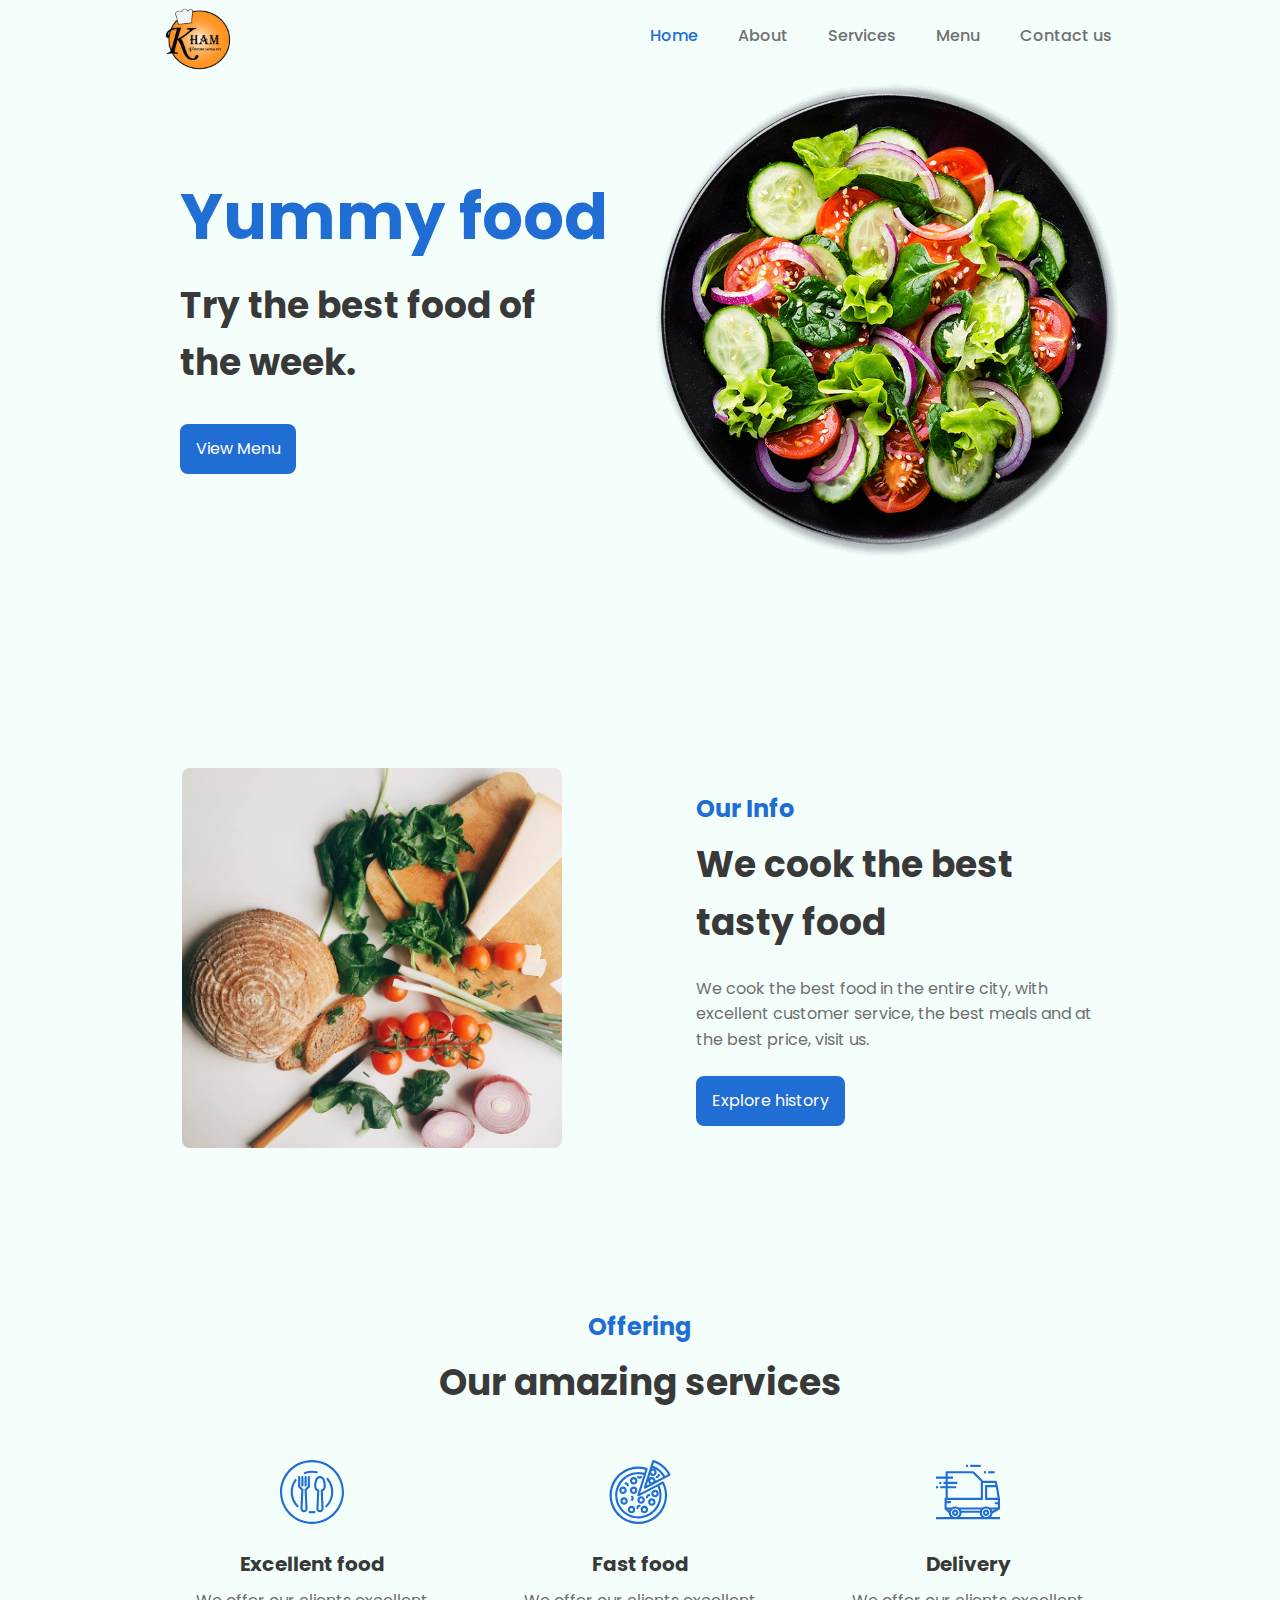
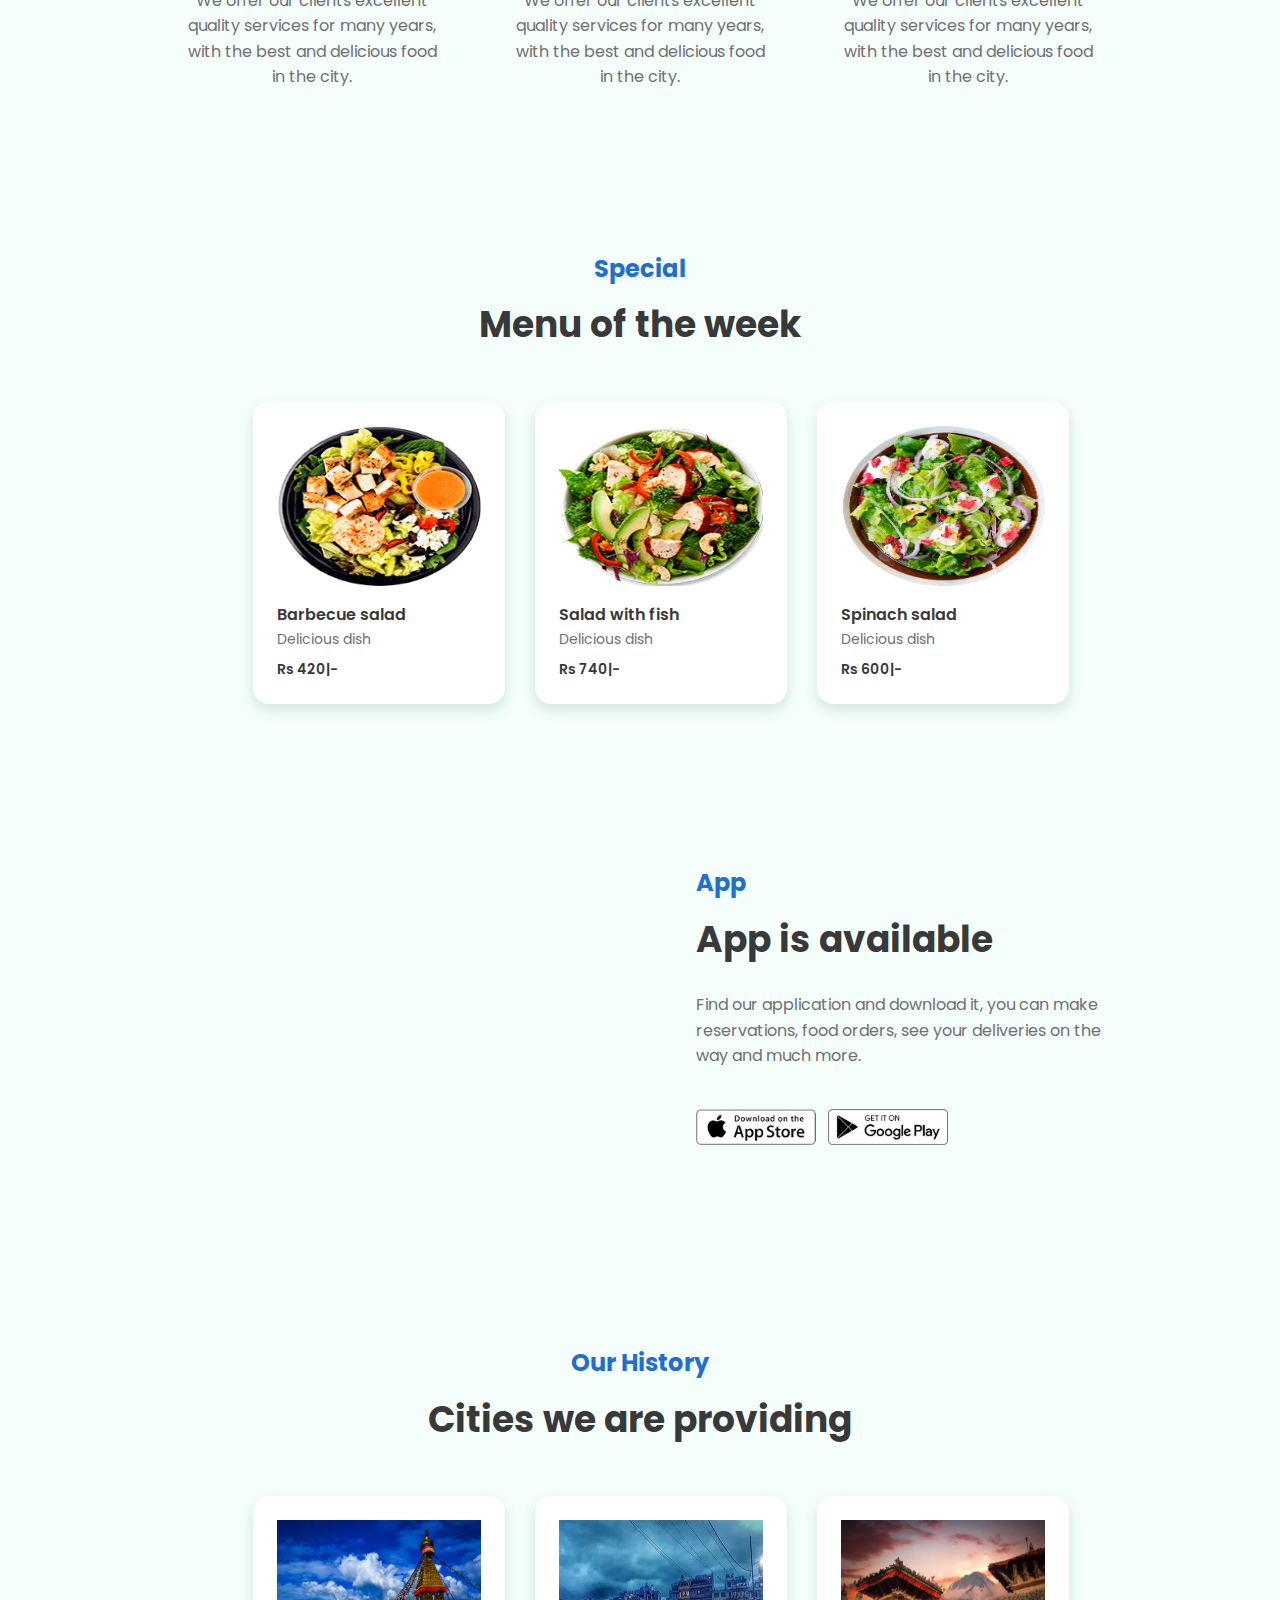
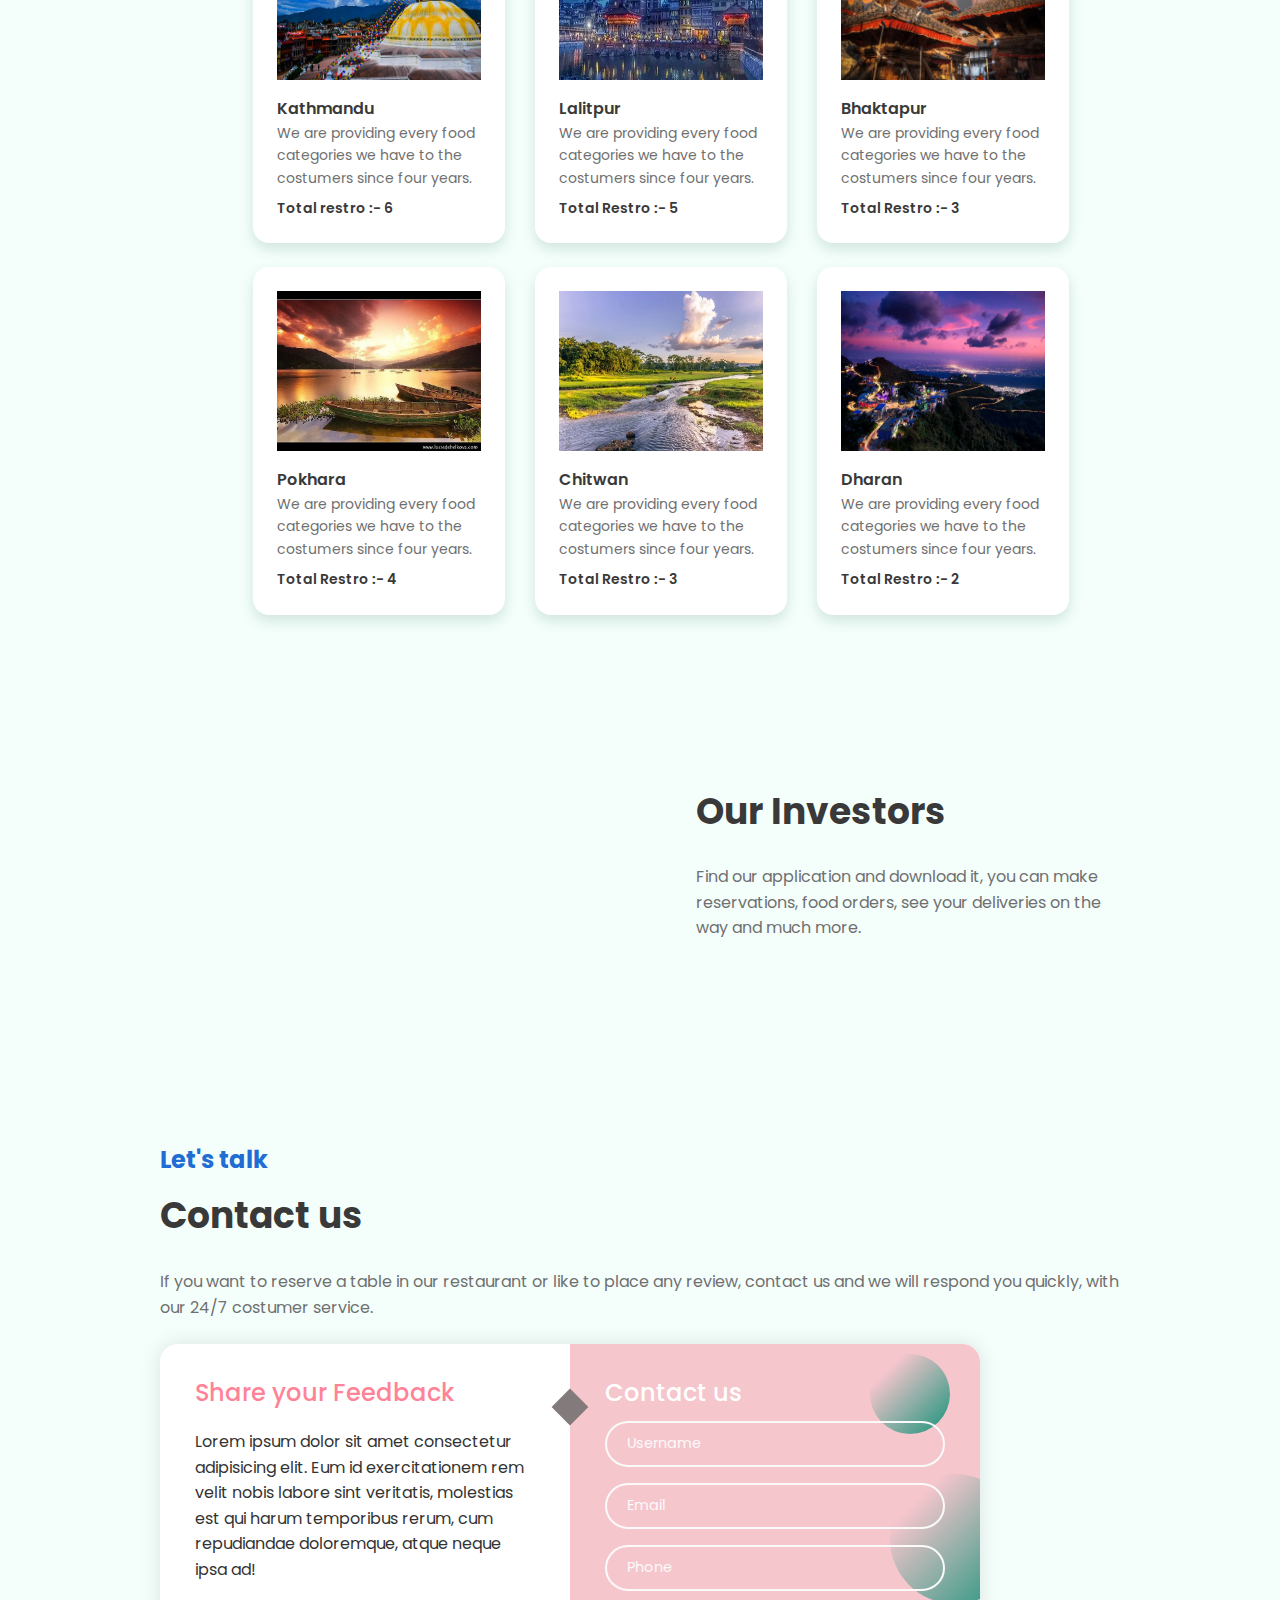
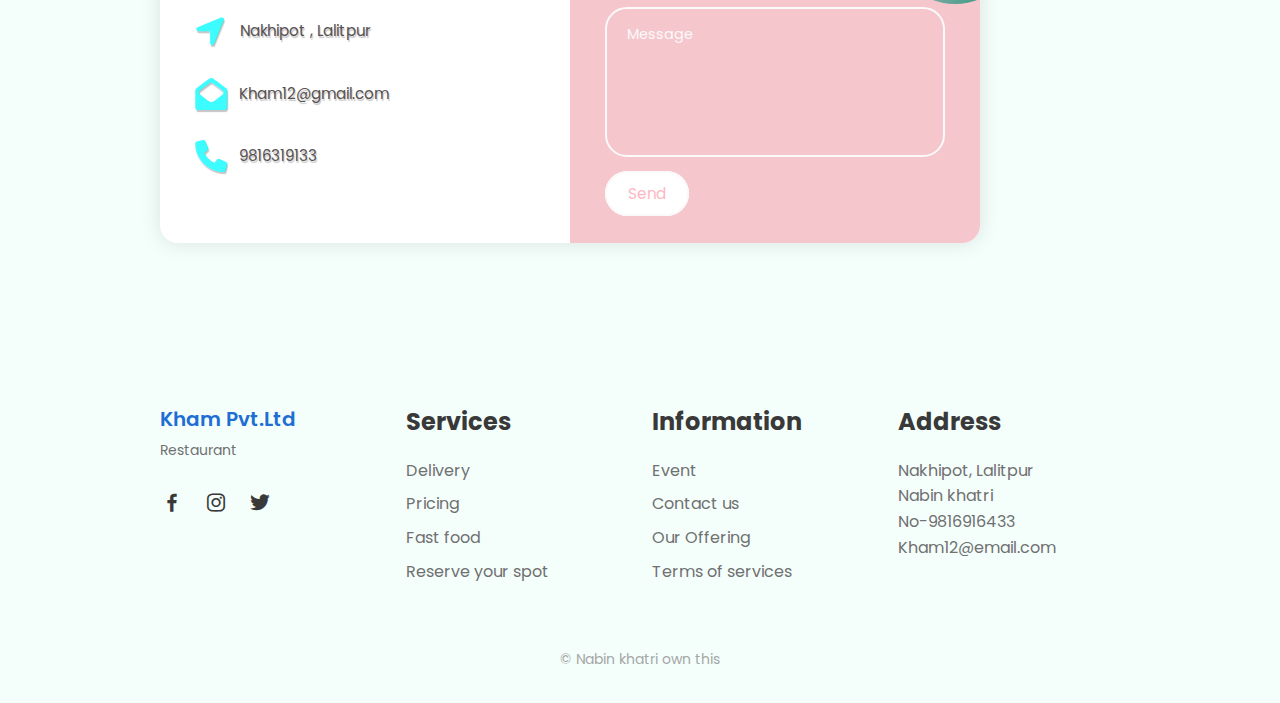
==== index.html @ 2200fd2d "new" ====
<!DOCTYPE html>
<html lang="en">
    <head>
        <meta charset="UTF-8">
        <meta name="viewport" content="width=device-width, initial-scale=1.0">

        <!--========== BOX ICONS ==========-->
        <link href='https://cdn.jsdelivr.net/npm/boxicons@2.0.5/css/boxicons.min.css' rel='stylesheet'>
        <link rel="stylesheet" href="https://cdnjs.cloudflare.com/ajax/libs/font-awesome/6.0.0/css/all.min.css" integrity="sha512-9usAa10IRO0HhonpyAIVpjrylPvoDwiPUiKdWk5t3PyolY1cOd4DSE0Ga+ri4AuTroPR5aQvXU9xC6qOPnzFeg==" crossorigin="anonymous" referrerpolicy="no-referrer" /> 
        <!--========== CSS ==========-->
        <link rel="stylesheet" href="assets/css/styles.css">
        
        <title>Kham</title>


        <script>
            function fun(){
                document.getElementById('name').value='';
                document.getElementById('email').value='';
                document.getElementById('phone').value='';
                document.getElementById('message').value='';
                }
        </script>
        <style>
            input[type=submit] {
                position: relative;
                float: right;
            }
        </style>
    </head>
    <body>

        <!--========== SCROLL TOP ==========-->
        <a href="#" class="scrolltop" id="scroll-top">
            <i class='bx bx-chevron-up scrolltop__icon'></i>
        </a>

        <!--========== HEADER ==========-->
        <header class="l-header" id="header">
            <nav class="nav bd-container">
                <img src="./assets/img/logo1.png" alt="" class="logo">

                <div class="nav__menu" id="nav-menu">
                    <ul class="nav__list">

                        <li class="nav__item"><a href="#home" class="nav__link active-link">Home</a></li>
                        <li class="nav__item"><a href="#about" class="nav__link">About</a></li>
                        <li class="nav__item"><a href="#services" class="nav__link">Services</a></li>
                        <li class="nav__item"><a href="#menu" class="nav__link">Menu</a></li>
                        <li class="nav__item"><a href="#contact" class="nav__link">Contact us</a></li>
                        <li class="nav__item"><a href="#history" class="nav__link"></a></li>

                        
                    </ul>
                </div>

                <div class="nav__toggle" id="nav-toggle">
                    <i class='bx bx-menu'></i>
                </div>
            </nav>
        </header>

        <main class="l-main">
            <!--========== HOME ==========-->
            <section class="home" id="home">
                <div class="home__container bd-container bd-grid">
                    <div class="home__data">
                        <h1 class="home__title">Yummy food</h1>
                        <h2 class="home__subtitle">Try the best food of <br> the week.</h2>
                        <a href="#menu" class="button">View Menu</a>
                    </div>
    
                    <img src="assets/img/home.png" alt="" class="home__img">
                </div>
            </section>
            
            <!--========== ABOUT ==========-->
            <section class="about section bd-container" id="about">
                <div class="about__container  bd-grid">
                    <div class="about__data">
                        <span class="section-subtitle about__initial"><h2>Our Info</h2></span>
                        <h2 class="section-title about__initial">We cook the best <br> tasty food</h2>
                        <p class="about__description">We cook the best food in the entire city, with excellent customer service, the best meals and at the best price, visit us.</p>
                        <a href="#history" class="button">Explore history</a>
                    </div>

                    <img src="assets/img/about.jpg" alt="" class="about__img">
                </div>
            </section>

            <!--========== SERVICES ==========-->
            <section class="services section bd-container" id="services">
                <span class="section-subtitle"><h2>Offering</h2></span>
                <h2 class="section-title">Our amazing services</h2>

                <div class="services__container  bd-grid">
                    <div class="services__content">
                        <svg class="services__img" xmlns="http://www.w3.org/2000/svg">
                            <path d="M45.3205 21.5702L44.6357 19.3163C43.7659 16.756 40.9852 15.3857 38.4249 
                            16.2556C36.9847 16.7449 35.8536 17.876 35.3643 19.3163L34.6795 21.5702C34.1032 
                            23.471 33.9823 25.4807 34.3264 27.4368C34.6403 29.0838 35.6859 30.4987 37.168 
                            31.2822L36.4011 48.4267C36.2984 49.3836 36.6088 50.339 37.2544 51.0528C38.6428 
                            52.5715 40.9996 52.6771 42.5183 51.2887C42.6004 51.2136 42.6791 51.135 42.7541 
                            51.0528C43.3853 50.3592 43.6952 49.4319 43.6075 48.4982L42.8363 31.28C44.3164 
                            30.4962 45.3603 29.0822 45.6736 27.4368C46.0177 25.4807 45.8968 23.471 45.3205 
                            21.5702ZM43.5723 27.0656C43.3413 28.2488 42.4981 29.2196 41.3589 29.6139C40.9265 
                            29.7764 40.648 30.1988 40.6688 30.6603L41.4795 48.6667C41.5168 49.0199 41.4003 
                            49.372 41.1595 49.6331C40.5172 50.269 39.4828 50.269 38.8405 49.6331C38.5877 
                            49.351 38.4729 48.9712 38.5269 48.5963L39.3312 30.6603C39.352 30.1988 39.0735 
                            29.7764 38.6411 29.6139C37.5019 29.2196 36.6587 28.2488 36.4277 27.0656C36.1424 
                            25.4416 36.2429 23.7732 36.7211 22.1952L37.4059 19.9403C37.9357 18.5076 39.5267 
                            17.7758 40.9595 18.3056C41.7169 18.5858 42.314 19.183 42.5941 19.9403L43.2789 
                            22.1952C43.7565 23.7734 43.8571 25.4416 43.5723 27.0656Z"/>
                            <path d="M28.8 16C28.2109 16 27.7333 16.4776 27.7333 17.0667V26.2251L24.8459 
                            29.1125C24.6323 29.3253 24.5187 29.6188 24.5333 29.92L25.4667 48.5867C25.4889 
                            48.9892 25.3428 49.3829 25.0635 49.6736C24.4796 50.2627 23.5287 50.2669 22.9395 
                            49.6829C22.9363 49.6799 22.9332 49.6767 22.9301 49.6736C22.6507 49.3829 22.5047 
                            48.9892 22.5269 48.5867L23.4667 29.92C23.4816 29.6189 23.3684 29.3256 23.1552 
                            29.1125L20.2667 26.2251V17.0667C20.2667 16.4776 19.7891 16 19.2 16C18.6109 
                            16 18.1333 16.4776 18.1333 17.0667V26.6667C18.1333 26.9496 18.2459 27.2208 
                            18.4459 27.4208L21.3109 30.2869L20.4011 48.4832C20.3043 50.4708 21.8371 
                            52.1607 23.8247 52.2575C25.8123 52.3543 27.5021 50.8215 27.5989 48.8339C27.6047 
                            48.7171 27.6047 48.6001 27.5989 48.4833L26.6891 30.2871L29.5541 27.4209C29.7541 
                            27.2209 29.8667 26.9497 29.8667 26.6668V17.0668C29.8667 16.4776 29.3891 16 28.8 16Z"/>
                            <path d="M22.4 16C21.8109 16 21.3333 16.4776 21.3333 17.0667V25.6C21.3333 26.1891 
                            21.8109 26.6667 22.4 26.6667C22.9891 26.6667 23.4667 26.1891 23.4667 25.6V17.0667C23.4667 
                            16.4776 22.9891 16 22.4 16Z"/>
                            <path d="M25.6 16C25.0109 16 24.5333 16.4776 24.5333 17.0667V25.6C24.5333 26.1891 
                            25.0109 26.6667 25.6 26.6667C26.1891 26.6667 26.6667 26.1891 26.6667 25.6V17.0667C26.6667 
                            16.4776 26.1891 16 25.6 16Z"/>
                            <path d="M32 0C14.3269 0 0 14.3269 0 32C0 49.6731 14.3269 64 32 64C49.6731 64 64 49.6731 
                            64 32C63.98 14.3352 49.6648 0.02 32 0ZM32 61.8667C15.5051 61.8667 2.13333 48.4949 
                            2.13333 32C2.13333 15.5051 15.5051 2.13333 32 2.13333C48.4949 2.13333 61.8667 
                            15.5051 61.8667 32C61.8479 48.4871 48.4871 61.8479 32 61.8667Z"/>
                            <path d="M35.4625 52.0229C35.4053 51.4367 34.8836 51.0077 34.2972 51.0649C34.2835 
                            51.0663 34.2697 51.0679 34.256 51.0697L34.2603 51.0687C32.7585 51.2431 31.2415 
                            51.2431 29.7397 51.0687C29.1544 51 28.6244 51.4188 28.5557 52.0041C28.4871 
                            52.5895 28.9059 53.1195 29.4912 53.1881C31.1567 53.3827 32.8391 53.3827 
                            34.5045 53.1881C35.0908 53.1311 35.5197 52.6093 35.4625 52.0229Z"/>
                            <path d="M48.32 18.2549C47.9414 17.8035 47.2686 17.7445 46.8173 18.1231C46.8158 
                            18.1243 46.8144 18.1257 46.8128 18.1269C46.3625 18.5066 46.3052 19.1794 46.6848 
                            19.6298C53.1161 27.2645 52.6241 38.5537 45.553 45.5999C45.1357 46.0158 45.1345 
                            46.6914 45.5504 47.1087C45.9662 47.5261 46.6418 47.5273 47.0592 47.1114C54.9174 
                            39.283 55.4654 26.7387 48.32 18.2549Z"/>
                            <path d="M24.851 14.0992C24.8505 14.0992 24.85 14.0991 24.8495 14.0991C24.8487 
                            14.0991 24.8478 14.0992 24.8469 14.0992H24.851Z"/>
                            <path d="M37.0315 11.263C32.8628 10.2639 28.4908 10.5324 24.4757 12.0342C23.9243 
                            12.2415 23.6455 12.8567 23.8528 13.408C24.0091 13.8236 24.4064 14.0987 24.8503 
                            14.0991C24.9779 14.0984 25.1043 14.0751 25.2235 14.0299C28.8392 12.6778 32.7763 
                            12.4363 36.5301 13.3366C37.1028 13.475 37.6792 13.1231 37.8176 12.5504C37.956 
                            11.9778 37.6041 11.4014 37.0315 11.263Z"/>
                            <path d="M18.3989 45.5466C14.8031 41.9569 12.7877 37.081 12.8 32C12.7895 
                            27.9405 14.0753 23.9837 16.4704 20.7061C16.8244 20.2352 16.7296 19.5665 
                            16.2587 19.2125C15.7877 18.8585 15.1191 18.9533 14.7651 19.4243C14.7588 
                            19.4327 14.7527 19.441 14.7467 19.4496C8.5796 27.928 9.48706 39.6308 
                            16.8875 47.057C17.3045 47.4744 17.9811 47.4746 18.3984 47.0576C18.8157 
                            46.6405 18.816 45.964 18.3989 45.5466Z"/>
                        </svg>
                        <h3 class="services__title">Excellent food</h3>
                        <p class="services__description">We offer our clients excellent quality services for many years, with the best and delicious food in the city.</p>
                    </div>

                    <div class="services__content">
                        <svg class="services__img" xmlns="http://www.w3.org/2000/svg">
                            <g clip-path="url(#clip0)">
                            <path d="M55.82 22.0395C55.5475 21.5164 54.9027 21.3132 54.3795 21.5855L54.3794 
                            21.5857L49.4885 24.1283H49.481L32.1524 33.1455L38.0258 14.5397C38.0258 14.5323 
                            38.0343 14.5269 38.0364 14.5184L39.6917 9.24302C39.8672 8.68077 39.5542 8.08249 
                            38.9922 7.90602C23.9044 3.04166 7.72977 11.3293 2.86527 26.4172C-1.99923 41.5051 
                            6.28852 57.6796 21.3763 62.5441C21.4918 62.5813 21.6074 62.6178 21.7234 62.6535C24.5311 
                            63.5434 27.4587 63.9975 30.4042 64.0002C42.9131 63.965 53.9649 55.8488 57.7422 
                            43.9239C60.0541 36.6656 59.3619 28.7836 55.82 22.0395ZM29.3406 34.962C29.164 
                            35.5247 29.4769 36.1241 30.0396 36.3008C30.3091 36.3854 30.601 36.3598 30.8517 
                            36.2296L49.4682 26.5439C49.5504 26.7222 49.638 26.8984 49.7149 27.0778C49.8216 
                            27.3362 49.9284 27.5957 50.0352 27.8584C50.173 28.2183 50.2969 28.5814 50.4133 
                            28.9466C50.5019 29.2243 50.5884 29.503 50.6653 29.7828C50.7625 30.1405 50.8457 
                            30.5015 50.9237 30.8635C50.9867 31.1539 51.0508 31.4433 51.101 31.7349C51.1629 
                            32.0969 51.2078 32.46 51.2505 32.8241C51.2857 33.1178 51.3242 33.4104 51.3466 
                            33.7051C51.3744 34.0778 51.3808 34.4526 51.3882 34.8253C51.3946 35.1126 51.4085 
                            35.3988 51.4021 35.686C51.3946 36.0822 51.3605 36.4784 51.3306 36.8746C51.3092 
                            37.1394 51.2996 37.4086 51.2697 37.6691C51.2163 38.1219 51.1341 38.5725 51.0561 
                            39.0232C51.0187 39.2304 50.9953 39.4386 50.9493 39.6447C50.8084 40.3036 50.6386 
                            40.9603 50.4325 41.6118C48.7654 46.9422 45.0355 51.3845 40.074 53.9491C39.6361 
                            54.1776 39.1865 54.3687 38.738 54.5642C28.0956 59.2052 15.7058 54.3402 11.0648 
                            43.6977C7.01535 34.4119 10.1643 23.5587 18.5549 17.8822C19.2289 17.4217 19.9288 
                            17.0002 20.6512 16.62C21.2172 16.3252 21.7949 16.0658 22.3769 15.8255C22.4784 
                            15.7828 22.5798 15.74 22.6823 15.6995C23.2519 15.4767 23.8243 15.2783 24.3995 
                            15.1047C24.4977 15.0748 24.5981 15.0502 24.6974 15.0224C25.2613 14.8633 25.8283 
                            14.7245 26.4007 14.6145C26.4456 14.6059 26.4904 14.5942 26.5363 14.5857C27.1344 
                            14.4789 27.7377 14.3956 28.3432 14.3368L28.6956 14.3048C29.2936 14.2578 29.8938 
                            14.2322 30.495 14.2375C30.5879 14.2375 30.6797 14.2439 30.7716 14.2461C31.3109 
                            14.2567 31.8512 14.2909 32.3905 14.3443C32.5144 14.3561 32.6372 14.3657 32.7611 
                            14.3796C33.3569 14.4507 33.9522 14.5461 34.5466 14.6657C34.6715 14.6914 34.7965 14.7234 34.9214 
                            14.7512C35.1681 14.8067 35.4137 14.8804 35.6604 14.9445L29.3406 34.962ZM55.6993 43.2777C51.2801 
                            57.2726 36.3525 65.0352 22.3577 60.616C15.642 58.4955 10.0427 53.7957 6.79003 47.5492C-0.00601205
                            34.5574 5.01667 18.5164 18.0083 11.7204C23.9533 8.61056 30.8553 7.86704 37.3263 9.6392L36.3097 
                            12.8824C36.0897 12.8236 35.8675 12.7895 35.6465 12.7382C35.3261 12.6613 34.9983 12.5887 34.6726 
                            12.5246C34.2743 12.4488 33.877 12.3879 33.4776 12.3335C33.1412 12.2865 32.8059 12.2406 32.4695 
                            12.2096C32.0733 12.1722 31.6793 12.1541 31.2842 12.137C30.9457 12.1231 30.6082 12.1071 30.2707 
                            12.1071C29.8724 12.1071 29.4762 12.1306 29.079 12.153C28.7458 12.1712 28.4148 12.1829 28.0837 
                            12.216C27.6779 12.2555 27.2743 12.3228 26.8717 12.3826C26.5513 12.4307 26.2309 12.4702 25.917 
                            12.5321C25.4984 12.6154 25.084 12.7254 24.6686 12.8311C24.3728 12.9069 24.0749 12.9699 23.7812 
                            13.0575C23.338 13.1899 22.9013 13.3533 22.4634 13.5135C22.205 13.6075 21.9434 13.6854 21.6881 
                            13.7901C21.1542 14.0037 20.6363 14.2557 20.1173 14.512C19.9667 14.5867 19.8108 14.6444 19.6613 
                            14.7256C19.0408 15.0459 18.446 15.4037 17.864 15.7742C7.77422 22.2215 4.26621 35.2991 9.77477 
                            45.9303C9.78332 45.9474 9.78972 45.9645 9.79827 45.9805C9.81963 46.0211 9.84632 46.0574 9.86661 
                            46.0979C12.6976 51.506 17.5617 55.5673 23.3882 57.3877C23.4202 57.3983 23.4523 57.4037 23.4833 
                            57.4133C24.1154 57.6098 24.7519 57.7732 25.3916 57.9141C25.6222 57.9654 25.854 58.0049 26.0857 
                            58.0497C26.5395 58.1352 26.9945 58.2099 27.4505 58.2633C27.7046 58.2954 27.9577 58.3263 28.2119 
                            58.3509C28.6871 58.3957 29.1623 58.4224 29.6375 58.4374C29.8511 58.4449 30.0646 58.4609 30.2697 
                            58.462C30.3081 58.462 30.3466 58.462 30.385 58.462C30.9681 58.462 31.5501 58.4321 32.1299 
                            58.3872C32.3061 58.3733 32.4813 58.3573 32.6564 58.3391C33.2843 58.2772 33.9101 58.196 34.5306 
                            58.0818C34.6373 58.0626 34.7441 58.0359 34.8509 58.0145C35.4148 57.9077 35.9743 57.7668 36.5307 
                            57.6119C36.677 57.5713 36.8233 57.534 36.9685 57.4902C37.5836 57.3065 38.1913 57.094 38.7936 
                            56.858C38.9281 56.8046 39.0605 56.7512 39.194 56.6935C39.8241 56.4319 40.4488 56.1521 41.0607 
                            55.8392C46.5215 53.0152 50.6262 48.1245 52.4604 42.2568C52.4924 42.1564 52.5106 42.0539 52.5405 
                            41.9535C52.7274 41.3352 52.8961 40.7158 53.0296 40.0911C53.0819 39.8455 53.1107 39.5988 53.1545 
                            39.3521C53.2421 38.8673 53.3318 38.3835 53.3884 37.8966C53.4204 37.6189 53.429 37.3413 53.4514 
                            37.0626C53.4866 36.6066 53.5251 36.1516 53.5336 35.6967C53.54 35.402 53.524 35.1083 53.5187 
                            34.8136C53.5101 34.3768 53.5027 33.9401 53.4685 33.5044C53.445 33.1979 53.4023 32.8935 53.367 
                            32.5881C53.3168 32.1684 53.2666 31.7509 53.1951 31.3344C53.1396 31.014 53.068 30.7044 52.9997 
                            30.3893C52.9121 29.991 52.8224 29.5938 52.7146 29.1986C52.6249 28.8783 52.5213 28.5515 
                            52.4177 28.229C52.297 27.8552 52.1721 27.4815 52.0322 27.1141C51.9051 26.7788 51.7652 
                            26.4467 51.6221 26.1156C51.5399 25.9266 51.4758 25.7333 51.3882 25.5454L54.4007 
                            23.9777C57.2654 30.0137 57.7296 36.9125 55.6993 43.2777Z"/>
                            <path d="M62.4099 14.2524C58.9465 7.45084 52.8892 2.33112 45.6056 0.0494396C45.0432 -0.127563 44.4439 
                            0.184527 44.2665 0.74677L42.5888 6.06592L35.8686 27.366C35.7386 27.7788 35.8706 28.2291 36.2029 
                            28.5065C36.5352 28.7839 37.002 28.8333 37.385 28.6315L57.0448 18.2729L61.9571 15.6833C62.4744 
                            15.4107 62.6762 14.7729 62.4099 14.2524ZM44.8965 10.6002C45.7812 10.6002 46.4984 11.3174 46.4984 
                            12.202C46.4984 13.0866 45.7812 13.8038 44.8965 13.8038C44.0119 13.8038 43.2947 13.0866 43.2947 
                            12.202C43.2947 11.3174 44.0119 10.6002 44.8965 10.6002ZM38.6878 25.5314L40.1167 21.0003C40.1946 
                            22.1759 40.8244 23.2453 41.8146 23.8836L38.6878 25.5314ZM43.8287 22.3469C42.944 22.3469 42.2268 
                            21.6297 42.2268 20.7451C42.2268 19.8605 42.944 19.1433 43.8287 19.1433C44.7133 19.1433 45.4305 
                            19.8605 45.4305 20.7451C45.4305 21.6299 44.7133 22.3469 43.8287 22.3469ZM47.5673 20.8583C47.5673 
                            20.8188 47.5791 20.7825 47.5791 20.743C47.5884 18.6876 45.9297 17.0139 43.8744 17.0046C42.7351 16.9994 
                            41.6562 17.5164 40.9464 18.4075L42.1136 14.672C43.4742 16.2298 45.84 16.3897 47.3979 15.0292C48.9557 
                            13.6686 49.1156 11.3028 47.7551 9.74493C46.8342 8.69052 45.4021 8.23774 44.0424 8.57119L44.2944 
                            7.77561C44.4759 7.84289 44.6607 7.90482 44.8401 7.97744C45.0857 8.07675 45.3302 8.17714 45.5705 
                            8.28499C45.9379 8.44945 46.2967 8.62778 46.6523 8.81253C46.8744 8.92786 47.0997 9.03999 47.3176 
                            9.16386C47.6956 9.37744 48.0651 9.61024 48.425 9.84731C48.6022 9.96264 48.7849 10.0694 48.9589 
                            10.1912C49.4722 10.5472 49.9706 10.9269 50.454 11.3306L50.4945 11.3616C50.9858 11.777 51.4556 12.2159 
                            51.9052 12.6804C52.0494 12.8278 52.1829 12.988 52.3238 13.1396C52.6218 13.46 52.9154 13.79 53.1942 
                            14.1327C53.3501 14.325 53.4964 14.5257 53.6459 14.7244C53.8904 15.0447 54.1286 15.3758 54.355 15.7143C54.5002 
                            15.9279 54.6401 16.1553 54.7821 16.3796C54.8889 16.5494 54.9818 16.7266 55.0822 16.8996L47.5673 20.8583ZM56.9829 
                            15.8937C56.8654 15.6876 56.7287 15.4964 56.6049 15.2946C56.45 15.0415 56.2941 14.7884 56.1297 14.5471C55.883 
                            14.1765 55.6213 13.8188 55.3544 13.4653C55.1867 13.2421 55.0233 13.0147 54.8471 12.799C54.5428 12.4231 54.2203 
                            12.0664 53.8946 11.7118C53.7355 11.5399 53.5859 11.3594 53.4215 11.1918C52.9271 10.6877 52.4145 10.204 51.8763 
                            9.748L51.8602 9.73305C51.3167 9.27386 50.7486 8.8435 50.1634 8.43663C49.9722 8.30421 49.7704 8.18781 49.576 
                            8.06074C49.1724 7.79697 48.7655 7.53854 48.3448 7.3004C48.1034 7.16478 47.8546 7.04304 47.6079 6.91489C47.2139 
                            6.71093 46.8177 6.51337 46.4108 6.33076C46.1428 6.21222 45.8715 6.10223 45.5981 5.9933C45.3771 5.90467 45.1646 
                            5.80108 44.9403 5.71886L45.9783 2.42229C51.9362 4.55766 56.9208 8.77582 60.0125 14.2983L56.9829 15.8937Z"/>
                            <path d="M25.6746 17.0076C23.6103 17.0076 21.937 18.6809 21.937 20.7452C21.937 22.8094 23.6103 24.4828 25.6746 
                            24.4828C27.7388 24.4828 29.4122 22.8094 29.4122 20.7452C29.4122 18.6809 27.7388 17.0076 25.6746 17.0076ZM25.6746 
                            22.347C24.7899 22.347 24.0727 21.6298 24.0727 20.7452C24.0727 19.8606 24.7899 19.1433 25.6746 19.1433C26.5592 
                            19.1433 27.2764 19.8606 27.2764 20.7452C27.2764 21.6299 26.5592 22.347 25.6746 22.347Z"/>
                            <path d="M14.9957 26.6185C12.9315 26.6185 11.2581 28.2919 11.2581 30.3561C11.2581 32.4204 12.9315 34.0938 14.9957 
                            34.0938C17.0599 34.0938 18.7333 32.4204 18.7333 30.3561C18.7333 28.2919 17.0599 26.6185 14.9957 26.6185ZM14.9957 
                            31.958C14.1111 31.958 13.3938 31.2408 13.3938 30.3561C13.3938 29.4715 14.1111 28.7543 14.9957 28.7543C15.8803 
                            28.7543 16.5975 29.4715 16.5975 30.3561C16.5975 31.2409 15.8803 31.958 14.9957 31.958Z"/>
                            <path d="M25.6746 26.6185C23.6103 26.6185 21.937 28.2919 21.937 30.3561C21.937 32.4204 23.6103 34.0938 
                            25.6746 34.0938C27.7388 34.0938 29.4122 32.4204 29.4122 30.3561C29.4122 28.2919 27.7388 26.6185 25.6746 
                            26.6185ZM25.6746 31.958C24.7899 31.958 24.0727 31.2408 24.0727 30.3561C24.0727 29.4715 24.7899 28.7543 
                            25.6746 28.7543C26.5592 28.7543 27.2764 29.4715 27.2764 30.3561C27.2764 31.2409 26.5592 31.958 25.6746 31.958Z"/>
                            <path d="M36.3534 45.8406C34.2892 45.8406 32.6158 47.514 32.6158 49.5782C32.6158 51.6424 34.2892 53.3158 
                            36.3534 53.3158C38.4177 53.3158 40.0911 51.6424 40.0911 49.5782C40.0911 47.514 38.4177 45.8406 36.3534 
                            45.8406ZM36.3534 51.18C35.4688 51.18 34.7516 50.4628 34.7516 49.5782C34.7516 48.6936 35.4688 47.9764 
                            36.3534 47.9764C37.2381 47.9764 37.9553 48.6936 37.9553 49.5782C37.9553 50.4629 37.2381 51.18 36.3534 51.18Z"/>
                            <path d="M43.8287 38.3654C41.7644 38.3654 40.091 40.0387 40.091 42.103C40.091 44.1672 41.7644 45.8406 43.8287 
                            45.8406C45.8929 45.8406 47.5663 44.1672 47.5663 42.103C47.5663 40.0387 45.8929 38.3654 43.8287 38.3654ZM43.8287 
                            43.7048C42.944 43.7048 42.2268 42.9876 42.2268 42.103C42.2268 41.2184 42.944 40.5011 43.8287 40.5011C44.7133 
                            40.5011 45.4305 41.2184 45.4305 42.103C45.4305 42.9877 44.7133 43.7048 43.8287 43.7048Z"/>
                            <path d="M47.0323 29.8223C44.9681 29.8223 43.2947 31.4956 43.2947 33.5599C43.2947 35.6241 44.9681 37.2975 47.0323 
                            37.2975C49.0966 37.2975 50.7699 35.6241 50.7699 33.5599C50.7699 31.4956 49.0966 29.8223 47.0323 29.8223ZM47.0323 
                            35.1617C46.1477 35.1617 45.4305 34.4445 45.4305 33.5599C45.4305 32.6753 46.1477 31.958 47.0323 31.958C47.9169 
                            31.958 48.6342 32.6753 48.6342 33.5599C48.6342 34.4446 47.9169 35.1617 47.0323 35.1617Z"/>
                            <path d="M16.0636 37.2975C13.9993 37.2975 12.326 38.9709 12.326 41.0351C12.326 43.0993 13.9993 44.7727 16.0636 
                            44.7727C18.1278 44.7727 19.8012 43.0993 19.8012 41.0351C19.8012 38.9709 18.1278 37.2975 16.0636 37.2975ZM16.0636 
                            42.6369C15.179 42.6369 14.4617 41.9197 14.4617 41.0351C14.4617 40.1505 15.179 39.4333 16.0636 39.4333C16.9482 
                            39.4333 17.6654 40.1505 17.6654 41.0351C17.6654 41.9198 16.9482 42.6369 16.0636 42.6369Z"/>
                            <path d="M33.1498 36.2296C31.0856 36.2296 29.4122 37.903 29.4122 39.9672C29.4122 42.0314 31.0856 43.7048 33.1498 
                            43.7048C35.214 43.7048 36.8874 42.0314 36.8874 39.9672C36.8874 37.903 35.214 36.2296 33.1498 36.2296ZM33.1498 
                            41.5691C32.2652 41.5691 31.5479 40.8518 31.5479 39.9672C31.5479 39.0826 32.2652 38.3654 33.1498 38.3654C34.0344 
                            38.3654 34.7516 39.0826 34.7516 39.9672C34.7516 40.852 34.0344 41.5691 33.1498 41.5691Z"/>
                            <path d="M23.5388 45.8406C21.4746 45.8406 19.8012 47.514 19.8012 49.5782C19.8012 51.6424 21.4746 53.3158 23.5388 
                            53.3158C25.603 53.3158 27.2764 51.6424 27.2764 49.5782C27.2764 47.514 25.603 45.8406 23.5388 45.8406ZM23.5388 
                            51.18C22.6542 51.18 21.937 50.4628 21.937 49.5782C21.937 48.6936 22.6542 47.9764 23.5388 47.9764C24.4234 
                            47.9764 25.1406 48.6936 25.1406 49.5782C25.1406 50.4629 24.4234 51.18 23.5388 51.18Z"/>
                            <path d="M17.6654 22.347C17.0757 22.347 16.5975 22.8252 16.5975 23.4149C16.5975 24.0047 17.0757 24.4828 17.6654 
                            24.4828C18.2551 24.4828 18.7333 24.961 18.7333 25.5507C18.7333 26.1405 19.2114 26.6186 19.8012 26.6186C20.3909 
                            26.6186 20.8691 26.1405 20.8691 25.5507C20.8691 23.7815 19.4348 22.347 17.6654 22.347Z"/>
                            <path d="M31.5479 44.7727C29.7786 44.7727 28.3443 46.207 28.3443 47.9764C28.3443 48.5661 28.8224 49.0443 29.4122 
                            49.0443C30.0019 49.0443 30.4801 48.5661 30.4801 47.9764C30.4801 47.3866 30.9582 46.9085 31.5479 46.9085C32.1377 
                            46.9085 32.6158 46.4303 32.6158 45.8406C32.6158 45.2509 32.1377 44.7727 31.5479 44.7727Z"/>
                            <path d="M33.8135 16.252C33.3962 15.835 32.72 15.8353 32.303 16.2526C31.8806 16.6564 31.2153 16.6564 30.793 
                            16.2526C30.3759 15.8353 29.6997 15.835 29.2824 16.252C28.8651 16.6691 28.8649 17.3453 29.2819 17.7626C30.5327 
                            19.0141 32.561 19.0147 33.8126 17.764C33.8131 17.7635 33.8135 17.7631 33.814 17.7626C34.231 17.3453 34.2308 
                            16.6691 33.8135 16.252Z"/>
                            <path d="M41.1589 34.0938C39.3896 34.0938 37.9553 35.528 37.9553 37.2974C37.9553 37.8871 38.4334 38.3653 39.0232 
                            38.3653C39.6129 38.3653 40.0911 37.8871 40.0911 37.2974C40.0911 36.7077 40.5692 36.2295 41.1589 36.2295C41.7487 
                            36.2295 42.2268 35.7514 42.2268 35.1616C42.2268 34.5719 41.7487 34.0938 41.1589 34.0938Z"/>
                            <path d="M24.8292 36.0997C24.8287 36.0992 24.8283 36.0988 24.8277 36.0982C24.4105 35.6812 23.7342 35.6815 23.3172 
                            36.0988C22.9002 36.516 22.9005 37.1923 23.3177 37.6093C23.7346 38.0263 23.7346 38.7023 23.3177 39.1193C22.9002 
                            39.5358 22.8993 40.212 23.3159 40.6295C23.3161 40.6298 23.3164 40.6301 23.3167 40.6303C23.7334 41.0476 24.4097 
                            41.048 24.8269 40.6311C24.8272 40.6309 24.8275 40.6306 24.8277 40.6303C26.0793 39.3797 26.0798 37.3513 24.8292 
                            36.0997Z"/>
                            <path d="M50.7699 13.804C50.1802 13.804 49.702 14.2821 49.702 14.8718C49.702 15.4616 49.2239 15.9397 48.6342 
                            15.9397C48.0444 15.9397 47.5663 16.4179 47.5663 17.0076C47.5663 17.5974 48.0444 18.0755 48.6342 18.0755C50.4035 
                            18.0755 51.8378 16.6412 51.8378 14.8718C51.8378 14.2821 51.3597 13.804 50.7699 13.804Z"/>
                            </g>
                            <defs>
                            <clipPath id="clip0">
                            <rect width="64" height="64" fill="white"/>
                            </clipPath>
                            </defs>
                        </svg>
                        <h3 class="services__title">Fast food</h3>
                        <p class="services__description">We offer our clients excellent quality services for many years, with the best and delicious food in the city.</p>
                    </div>

                    <div class="services__content">
                        <svg class="services__img" xmlns="http://www.w3.org/2000/svg">
                            <g clip-path="url(#clip0)">
                            <path d="M19.1978 49.6016C17.4308 49.6016 15.9981 51.0342 15.9981 52.8012C15.9981 54.5682 17.4308 
                            56.0008 19.1978 56.0008C20.9648 56.0008 22.3974 54.5682 22.3974 52.8012C22.3974 51.0342 20.9648 
                            49.6016 19.1978 49.6016ZM19.1978 53.8677C18.6088 53.8677 18.1312 53.3902 18.1312 52.8012C18.1312 
                            52.2122 18.6088 51.7347 19.1978 51.7347C19.7868 51.7347 20.2643 52.2122 20.2643 52.8012C20.2643 
                            53.3902 19.7868 53.8677 19.1978 53.8677Z"/>
                            <path d="M50.1275 49.6016C48.3605 49.6016 46.9279 51.0342 46.9279 52.8012C46.9279 54.5682 48.3605 
                            56.0008 50.1275 56.0008C51.8945 56.0008 53.3271 54.5682 53.3271 52.8012C53.3271 51.0342 51.8945 
                            49.6016 50.1275 49.6016ZM50.1275 53.8677C49.5385 53.8677 49.0609 53.3902 49.0609 52.8012C49.0609 
                            52.2122 49.5385 51.7347 50.1275 51.7347C50.7165 51.7347 51.194 52.2122 51.194 52.8012C51.194 
                            53.3902 50.7165 53.8677 50.1275 53.8677Z"/>
                            <path d="M3.19962 21.8715H5.3327V24.0045H3.19962V21.8715Z"/>
                            <path d="M0 26.1377H2.13308V28.2708H0V26.1377Z"/>
                            <path d="M52.2606 11.2061H58.6598V13.3391H52.2606V11.2061Z"/>
                            <path d="M47.9944 11.2061H50.1275V13.3391H47.9944V11.2061Z"/>
                            <path d="M34.1294 4.80676H44.7948V6.93985H34.1294V4.80676Z"/>
                            <path d="M29.8632 4.80676H31.9963V6.93985H29.8632V4.80676Z"/>
                            <path d="M63.9925 59.2005V57.0674H54.8842C55.7935 56.0607 56.3575 54.7906 56.495 53.4412L63.4593 
                            49.461C63.5087 49.4266 63.5556 49.3886 63.5988 49.3469C63.6363 49.3214 63.6723 49.2928 63.7056 
                            49.2626C63.7858 49.1777 63.8514 49.0798 63.8998 48.9735C63.905 48.9636 63.9123 48.9574 63.917 
                            48.948C63.9655 48.8272 63.9915 48.6986 63.9936 48.5684C63.9936 48.5564 63.9998 48.547 63.9998 
                            48.535V38.9362C63.9951 38.9049 63.9889 38.8742 63.9806 38.8435C63.9821 38.8159 63.9821 38.7877 
                            63.9806 38.7601L61.8475 25.9616C61.8428 25.946 61.8371 25.9299 61.8308 25.9148C61.8308 25.9033 
                            61.8308 25.8903 61.8308 25.8788L60.7643 21.6127C60.645 21.1367 60.2169 20.8034 59.7264 20.8049H46.7893C46.6446 
                            20.2852 46.3696 19.8103 45.9905 19.4259L38.708 12.1435C38.1096 11.5414 37.2951 11.204 36.4457 
                            11.2061H10.6654C10.0764 11.2061 9.59888 11.6836 9.59888 12.2726V16.5388H0V18.6719H9.59888V21.8715H7.4658V24.0046H9.59888V26.1377H4.26617V28.2707H9.59888V37.8696C9.00989 
                            37.8696 8.53234 38.3472 8.53234 38.9362V48.535C8.53234 48.5574 8.54432 48.5767 8.54536 48.6001C8.55161 
                            48.6965 8.57088 48.7918 8.60264 48.8829C8.61254 48.9168 8.62451 48.9501 8.63805 48.9829C8.68805 49.0949 
                            8.75679 49.1969 8.84168 49.285L12.8178 53.2611C12.9198 54.6749 13.4911 56.0149 14.441 57.0674H0V59.2005H63.9925ZM44.1016 50.6681H25.2236C25.0929 
                            50.2984 24.9278 49.9411 24.731 49.6016H44.5943C44.3974 49.9411 44.2323 50.2984 44.1016 50.6681ZM25.597 
                            52.8012H43.7282C43.7288 54.3776 44.3141 55.8977 45.3708 57.0674H23.9545C25.0111 55.8977 25.5965 54.3776 
                            25.597 52.8012ZM45.8613 52.8012C45.8613 50.4452 47.7715 48.535 50.1275 48.535C52.4835 48.535 54.3937 
                            50.4452 54.3937 52.8012C54.3937 55.1572 52.4835 57.0674 50.1275 57.0674C47.7715 57.0674 45.8613 55.1572 45.8613 
                            52.8012ZM56.2898 51.0946C56.145 50.5723 55.9336 50.0703 55.6607 49.6016H58.9093L56.2898 51.0946ZM61.6662 
                            37.8696H51.194V27.2042H59.8894L61.6662 37.8696ZM59.4269 25.0711H50.1275C49.5385 25.0711 49.0609 25.5487 
                            49.0609 26.1377V38.9362C49.0609 39.5252 49.5385 40.0027 50.1275 40.0027H61.8595V42.1358H58.6598V44.2689H61.8595V47.4685H53.6578C51.519 
                            46.0463 48.736 46.0463 46.5972 47.4685H22.7281C20.5893 46.0463 17.8063 46.0463 15.6674 
                            47.4685H10.6654V43.2023H14.9316V41.0692H10.6654V40.0027H45.8613C46.4503 40.0027 46.9279 
                            39.5252 46.9279 38.9362V22.938H58.8937L59.4269 25.0711ZM11.732 28.2707H20.2643V26.1377H11.732V24.0046H21.3308V21.8715H11.732V18.6719H17.0647V16.5388H11.732V13.3391H36.4457C36.7285 
                            13.3402 36.9993 13.4527 37.1998 13.6516L44.4823 20.9341C44.6828 21.1341 44.7948 21.4059 44.7948 21.6892V37.8696H11.732V28.2707ZM13.6646 
                            49.6016C13.4766 49.9255 13.3177 50.2661 13.1901 50.6181L12.1736 49.6016H13.6646ZM14.9316 
                            52.8012C14.9316 50.4452 16.8418 48.535 19.1978 48.535C21.5537 48.535 23.4639 50.4452 23.4639 
                            52.8012C23.4639 55.1572 21.5537 57.0674 19.1978 57.0674C16.8418 57.0674 14.9316 55.1572 14.9316 52.8012Z"/>
                                </g>
                                <defs>
                                <clipPath id="clip0">
                                <rect width="64" height="64" fill="white"/>
                                </clipPath>
                                </defs>
                        </svg>
                        <h3 class="services__title">Delivery</h3>
                        <p class="services__description">We offer our clients excellent quality services for many years, with the best and delicious food in the city.</p>
                    </div>
                </div>
            </section>

            <!--========== MENU ==========-->
            <section class="menu section bd-container" id="menu">
                <span class="section-subtitle"><h2>Special</h2></span>
                <h2 class="section-title">Menu of the week</h2>

                <div class="menu__container bd-grid">
                    <div class="menu__content">
                        <img src="assets/img/plate1.png" alt="" class="menu__img">
                        <h3 class="menu__name">Barbecue salad</h3>
                        <span class="menu__detail">Delicious dish</span>
                        <span class="menu__preci">Rs 420|-</span>
                       
                    </div>

                    <div class="menu__content">
                        <img src="assets/img/plate2.png" alt="" class="menu__img">
                        <h3 class="menu__name">Salad with fish</h3>
                        <span class="menu__detail">Delicious dish</span>
                        <span class="menu__preci">Rs 740|-</span>
                     
                    </div>
                    
                    <div class="menu__content">
                        <img src="assets/img/plate3.png" alt="" class="menu__img">
                        <h3 class="menu__name">Spinach salad</h3>
                        <span class="menu__detail">Delicious dish</span>
                        <span class="menu__preci">Rs 600|-</span>
                       
                    </div>
                   
                </div>
            </section>

            <!--===== APP =======-->
            <section class="app section bd-container">
                <div class="app__container bd-grid">
                    <div class="app__data">
                        <span class="section-subtitle app__initial"> <h2>App</h2></span>
                        <h2 class="section-title app__initial">App is available</h2>
                        <p class="app__description">Find our application and download it, you can make reservations, food orders, see your deliveries on the way and much more.</p>
                        <div class="app__stores">
                            <a href="#"><img src="assets/img/app1.png" alt="" class="app__store"></a>
                            <a href="#"><img src="assets/img/app2.png" alt="" class="app__store"></a>
                        </div>
                    </div>

                    <img src="https://imgs.search.brave.com/xHzy-HbJEimkthKlNMI_XZO1K8H0T4iJlTjqmMj0R8A/rs:fit:1200:1200:1/g:ce/aHR0cHM6Ly9jZG4u/ZHJpYmJibGUuY29t/L3VzZXJzLzI5Njk4/MzAvc2NyZWVuc2hv/dHMvMTQ3MTg2NTkv/ZnJhbWVfNl9fMV9f/NHgucG5n" alt="" class="app__img">
                </div>
            </section>
          
            <!-- History -->

            <section class="menu section bd-container" id="history">
                <span class="section-subtitle"><h2>Our History</h2></span>
                <h2 class="section-title">Cities we are providing </h2>

                <div class="menu__container bd-grid">
                    <div class="menu__content">
                        <img src="assets/img/history/Boudhanath.webp" alt="" class="menu__img">
                        <h3 class="menu__name">Kathmandu</h3>
                        <span class="menu__detail">We are providing every food categories we have to the costumers since four years. </span>
                        <span class="menu__preci">Total restro :- 6</span>
                    </div>

                    <div class="menu__content">
                        <img src="assets/img/history/ear.png"" class="menu__img">
                        <h3 class="menu__name">Lalitpur</h3>
                        <span class="menu__detail">We are providing every food categories we have to the costumers since four years.</span>
                        <span class="menu__preci">Total Restro :- 5</span>
                    </div>
                    
                    <div class="menu__content">
                        <img src="assets/img/history/BHAKTAPUR.webp"" class="menu__img">
                        <h3 class="menu__name">Bhaktapur</h3>
                        <span class="menu__detail">We are providing every food categories we have to the costumers since four years.</span>
                        <span class="menu__preci">Total Restro :- 3</span>
                    </div>
                    
                    <div class="menu__content">
                        <img src="assets/img/history/pokhara.webp"" class="menu__img">
                        <h3 class="menu__name">Pokhara</h3>
                        <span class="menu__detail">We are providing every food categories we have to the costumers since four years.</span>
                        <span class="menu__preci">Total Restro :- 4</span>
                    </div>
                    
                    <div class="menu__content">
                        <img src="assets/img/history/chitwan.webp"" class="menu__img">
                        <h3 class="menu__name">Chitwan</h3>
                        <span class="menu__detail">We are providing every food categories we have to the costumers since four years.</span>
                        <span class="menu__preci">Total Restro :- 3</span>
                    </div>
                    
                    <div class="menu__content">
                        <img src="assets/img/history/DHARAN.webp" alt="" class="menu__img">
                        <h3 class="menu__name">Dharan</h3>
                        <span class="menu__detail">We are providing every food categories we have to the costumers since four years.</span>
                        <span class="menu__preci">Total Restro :- 2</span>
                    </div>
                   
                </div>
            </section>

            <!--===== Investors =======-->
            <section class="app section bd-container">
                <div class="app__container bd-grid">
                    <div class="app__data">
                        <span class="section-subtitle app__initial"></span>
                        <h2 class="section-title app__initial">Our Investors</h2>
                        <p class="app__description">Find our application and download it, you can make reservations, food orders, see your deliveries on the way and much more.</p>
                      
                    </div>

                    <img src="https://scontent.fktm10-1.fna.fbcdn.net/v/t39.30808-6/271544002_4568559229919866_1439595083938259612_n.jpg?_nc_cat=101&ccb=1-5&_nc_sid=09cbfe&_nc_ohc=bD3oScaVYsMAX8_UobH&_nc_ht=scontent.fktm10-1.fna&oh=00_AT8oot0QSpR64wKvGJ_V7D9Idk4EvSU5HroSgIcOCLKwSg&oe=6253D6BA" alt="" class="app__img">
                   
                </div>
            </section>  

            <!--========== CONTACT US ==========-->
            <section class="contact section bd-container" id="contact">
                <div class="contact__container bd-grid">
                    <div class="contact__data">
                        <span class="section-subtitle contact__initial"><h2>Let's talk</h2></span>
                        <h2 class="section-title contact__initial">Contact us</h2>
                        <p class="contact__description">If you want to reserve a table in our restaurant or like to place any review, contact us and we will respond you quickly, with our 24/7 costumer service.</p>
                    </div>

                   <div class="contact">
                    <div class="form">
                        <div class="contact-info">
                          <h3 class="title">Share your Feedback</h3>
                          <p class="text">
                            Lorem ipsum dolor sit amet consectetur adipisicing elit. Eum id exercitationem rem velit nobis labore sint veritatis, molestias est qui harum temporibus rerum, cum repudiandae doloremque, atque neque ipsa ad!
                          </p>
                
                          <div class="info">
                            <div class="information">
                                <i class='fa fa-location-arrow' style='color:#3dfcff; font-size: 34px ; margin-right: 15px;'></i> 
                                <p>Nakhipot , Lalitpur</p>
                            </div>
                            <div class="information">
                              
                            <i class='fa fa-envelope-open' style='color:#3dfcff; font-size: 32px ; margin-right: 12px;'></i>
                              <p>Kham12@gmail.com</p>
                            </div>
                            <div class="information">
                                <i class='fa fa-phone' style='color: #3dfcff; font-size: 32px ; margin-right: 12px;'></i>   
                              <p>9816319133</p>
                            </div>
                          </div>
                
                          
                        </div>
                
                        <div class="contact-form">
                          <span class="circle one"></span>

                          <span class="circle two"></span>
                           
                          <form action="index.html" autocomplete="off">
                            <h3 class="title">Contact us</h3>
                            <div class="input-container">
                              <input type="text" id="name" class="input" />
                              <label for="">Username</label>
                              <span>Username</span>
                            </div>
                            <div class="input-container">
                              <input type="email" id="email" class="input" />
                              <label for="">Email</label>
                              <span>Email</span>
                            </div>
                            <div class="input-container">
                              <input type="tel" id="phone" class="input" />
                              <label for="">Phone</label>
                              <span>Phone</span>
                            </div>
                            <div class="input-container textarea">
                              <textarea id="message" class="input"></textarea>
                              <label for="">Message</label>
                              <span>Message</span>
                            </div>
                            
                            <a href="#contact"  class="btn" type="submit" onclick="fun()">Send</a>
                      
                          </form>
                        </div>
                      </div>
                    </div>
                </div>
            </section>
        </main>

        <!--========== FOOTER ==========-->
        <footer class="footer section bd-container">
            <div class="footer__container bd-grid">
                <div class="footer__content">
                    <a href="#about" class="footer__logo">Kham Pvt.Ltd</a>
                    <span class="footer__description">Restaurant</span>
                    <div>
                        <a href="#" class="footer__social"><i class='bx bxl-facebook'></i></a>
                        <a href="#" class="footer__social"><i class='bx bxl-instagram'></i></a>
                        <a href="#" class="footer__social"><i class='bx bxl-twitter'></i></a>
                    </div>
                </div>

                <div class="footer__content">
                    <h3 class="footer__title">Services</h3>
                    <ul>
                        <li><a href="#services" class="footer__link">Delivery</a></li>
                        <li><a href="#menu" class="footer__link">Pricing</a></li>
                        <li><a href="#menu" class="footer__link">Fast food</a></li>
                        <li><a href="#contact" class="footer__link">Reserve your spot</a></li>
                    </ul>
                </div>

                <div class="footer__content">
                    <h3 class="footer__title">Information</h3>
                    <ul>
                        <li><a href="#" class="footer__link">Event</a></li>
                        <li><a href="#contact" class="footer__link">Contact us</a></li>
                        <li><a href="#services" class="footer__link">Our Offering</a></li>
                        <li><a href="#" class="footer__link">Terms of services</a></li>
                    </ul>
                </div>

                <div class="footer__content">
                    <h3 class="footer__title">Address</h3>
                    <ul>
                        <li>Nakhipot, Lalitpur</li>
                        <li>Nabin khatri</li>
                        <li>No-9816916433</li>
                        <li>Kham12@email.com</li>
                    </ul>
                </div>
            </div>

            <p class="footer__copy">&#169; Nabin khatri own this  </p>
        </footer>

        <!--========== SCROLL REVEAL ==========-->
        <script src="https://unpkg.com/scrollreveal"></script>

        <!--========== MAIN JS ==========-->
        <script src="assets/js/main.js"></script>
        <script src=" https://smtpjs.com/v3/smtp.js"></script>
        
    </body>

    </html>
---- assets/css/styles.css ----
/*===== GOOGLE FONTS =====*/
@import url("https://fonts.googleapis.com/css2?family=Poppins:wght@400;500;600&display=swap");

:root {
  --header-height: 3rem;

  /*========== Colors ==========*/
  --first-color: 	rgb(32, 109, 211);
  --first-color-alt: 	rgb(35,116,225);
  --title-color: #393939;
  --text-color: #707070;
  --text-color-light: #A6A6A6;
  --body-color: #f4fffc;
  --container-color: #ffffff;
  --form-color: #393939;

  /* Font and typography  */
  --body-font: 'Poppins', sans-serif;
  --biggest-font-size: 2.25rem;
  --h1-font-size: 1.5rem;
  --h2-font-size: 1.25rem;
  --h3-font-size: 1rem;
  --normal-font-size: .938rem;
  --small-font-size: .813rem;
  --smaller-font-size: .75rem;

   
  --font-medium: 500;
  --font-semi-bold: 600;

      /* Margenes */
  --mb-1: .5rem;
  --mb-2: 1rem;
  --mb-3: 1.5rem;
  --mb-4: 2rem;
  --mb-5: 2.5rem;
  --mb-6: 3rem;

          /* z-index */
  --z-tooltip: 10;
  --z-fixed: 100;
}

@media screen and (min-width: 768px){
  :root{
    --biggest-font-size: 4rem;
    --h1-font-size: 2.25rem;
    --h2-font-size: 1.5rem;
    --h3-font-size: 1.25rem;
    --normal-font-size: 1rem;
    --small-font-size: .875rem;
    --smaller-font-size: .813rem;
  }
}

/*========== BASE ==========*/
*,::before,::after{
  box-sizing: border-box;
}

html{
  scroll-behavior: smooth;
}

/*========== Variables Dark theme ==========*/
body.dark-theme{
  --title-color: #F1F3F2;
  --text-color: #C7D1CC;
  --body-color: #1D2521;
  --container-color: #27302C;
}

/*========== Button Dark/Light ==========*/
.change-theme{
  position: absolute;
  right: 1rem;
  top: 1.8rem;
  color: var(--text-color);
  font-size: 1rem;
  cursor: pointer;
}

body{
  margin: var(--header-height) 0 0 0;
  font-family: var(--body-font);
  font-size: var(--normal-font-size);
  background-color: var(--body-color);
  color: var(--text-color);
  line-height: 1.6;
}

h1,h2,h3,p,ul{
  margin: 0;
}

ul{
  padding: 0;
  list-style: none;
}

a{
  text-decoration: none;
}

img{
  max-width: 100%;
  height: auto;
}

/*========== CLASS CSS ==========*/
.section{
  padding: 4rem 0 2rem;
}

.section-title, .section-subtitle{
  text-align: center;
}

.section-title{
  font-size: var(--h1-font-size);
  color: var(--title-color);
  margin-bottom: var(--mb-3);
}

.section-subtitle{
  display: block;
  color: var(--first-color);
  font-weight: var(--font-medium);
  margin-bottom: var(--mb-1);
}

/*========== LAYOUT ==========*/
.bd-container{
  max-width: 960px;
  width: calc(100% - 2rem);
  margin-left: var(--mb-2);
  margin-right: var(--mb-2);
}

.bd-grid{
  display: grid;
  gap: 1.5rem;
}

.l-header{
  width: 100%;
  position: fixed;
  top: 0;
  left: 0;
  z-index: var(--z-fixed);
  background-color: var(--body-color);
}

/*========== NAV ==========*/
.nav{
  max-width: 1024px;
  height: var(--header-height);
  display: flex;
  justify-content: space-between;
  align-items: center;
}
.logo{
  height: 140px;
  width:140px;
  margin-top: 6px;
  
}

@media screen and (max-width: 768px){
  .nav__menu{
    position: fixed;
    top: -100%;
    left: 0;
    width: 100%;
    padding: 1.5rem 0 1rem;
    text-align: center;
    background-color: var(--body-color);
    transition: 0.4s;
    box-shadow: 0 4px 4px rgba(0,0,0,.1);
    border-radius: 0 0 1rem 1rem;
    z-index: var(--z-fixed);
  }
  .logo{
    height:85px;
    width:85px;
    padding-bottom: 5px;
  }

}

.nav__item{
  margin-bottom: var(--mb-2);
}

.nav__link, .nav__logo, .nav__toggle{
  color: var(--text-color);
  font-weight: var(--font-medium);
}

.nav__logo:hover{
  color: var(--first-color);
}

.nav__link{
  transition: .3s;
}

.nav__link:hover{
  color: var(--first-color);
}

.nav__toggle{
  font-size: 1.9rem;
  cursor: pointer;
  margin-top: 10px;
}

/* Show menu */
.show-menu{
  top: var(--header-height);
}

/* Active menu */
.active-link{
  color: var(--first-color);
}

/* Change background header */
.scroll-header{
  box-shadow: 0 2px 4px rgba(0,0,0,.1);
}

/* Scroll top */
.scrolltop{
  position: fixed;
  right: 1rem;
  bottom: -20%;
  display: flex;
  justify-content: center;
  align-items: center;
  padding: .3rem;
  background: rgba(6,156,84,.5);
  border-radius: .4rem;
  z-index: var(--z-tooltip);
  transition: .4s;
  visibility: hidden;
}

.scrolltop:hover{
  background-color: var(--first-color-alt);
}

.scrolltop__icon{
  font-size: 1.8rem;
  color: var(--body-color);
}

/* Show scrolltop */
.show-scroll{
  visibility: visible;
  bottom: 1.5rem;
}

/*========== HOME ==========*/
.home__container{
  height: calc(100vh - var(--header-height));
  align-content: center;
}

.home__title{
  font-size: var(--biggest-font-size);
  color: var(--first-color);
  margin-bottom: var(--mb-1);
}

.home__subtitle{
  font-size: var(--h1-font-size);
  color: var(--title-color);
  margin-bottom: var(--mb-4);
}

.home__img{
  width: 300px;
  justify-self: center;
}

/*========== BUTTONS ==========*/
.button{
  display: inline-block;
  background-color: var(--first-color);
  color: #FFF;
  padding: .75rem 1rem;
  border-radius: .5rem;
  transition: .3s;
}

.button:hover{
  background-color: rgb(7, 7, 176);
}

/*========== ABOUT ==========*/
.about__data{
  text-align: center;
}

.about__description{
  margin-bottom: var(--mb-3);
}

.about__img{
  width: 280px;
  border-radius: .5rem;
  justify-self: center;
}

/*========== SERVICES ==========*/
.services__container{
  row-gap: 2.5rem;
  grid-template-columns: repeat(auto-fit, minmax(220px, 1fr));
}

.services__content{
  text-align: center;
}

.services__img{
  width: 64px;
  height: 64px;
  fill: var(--first-color);
  margin-bottom: var(--mb-2);
}

.services__title{
  font-size: var(--h3-font-size);
  color: var(--title-color);
  margin-bottom: var(--mb-1);
}

.services__description{
  padding: 0 1.5rem;
}

/*========== MENU ==========*/
.menu__container{
  grid-template-columns: repeat(2, 1fr);
  justify-content: center;
}

.menu__content{
  position: relative;
  display: flex;
  flex-direction: column;
  background-color: var(--container-color);
  border-radius: 1rem;
  box-shadow: 0 6px 14px rgba(3,74,40,.15);
  padding: .75rem;
  width: 120%;
}

.menu__img{
  width: 100px;
  align-self: center;
  margin-bottom: var(--mb-2);
}

.menu__name, .menu__preci{
  font-weight: var(--font-semi-bold);
  color: var(--title-color);
}

.menu__name{
  font-size: var(--normal-font-size);
}

.menu__detail, .menu__preci{
  font-size: var(--small-font-size);
}

.menu__detail{
  margin-bottom: var(--mb-1);
}

.menu__button{
  position: absolute;
  bottom: 0;
  right: 0;
  display: flex;
  padding: .625rem .813rem;
  border-radius: .5rem 0 .5rem 0;
}

/*========== APP ==========*/
.app__data{
  text-align: center;
}

.app__description{
  margin-bottom: var(--mb-5);
}

.app__stores{
  margin-bottom: var(--mb-4);
}

.app__store{
  width: 120px;
  margin: 0 var(--mb-1);
}

.app__img{
  width: 230px;
  justify-self: center;
}

/*========== CONTACT ==========*/
.contact__container{
  text-align: center;
}


/*========== FOOTER ==========*/
.footer__container{
  grid-template-columns: repeat(auto-fit, minmax(220px, 1fr));
  row-gap: 2rem;
}

.footer__logo{
  font-size: var(--h3-font-size);
  color: var(--first-color);
  font-weight: var(--font-semi-bold);
}

.footer__description{
  display: block;
  font-size: var(--small-font-size);
  margin: .25rem 0 var(--mb-3);
}

.footer__social{
  font-size: 1.5rem;
  color: var(--title-color);
  margin-right: var(--mb-2);
}

.footer__title{
  font-size: var(--h2-font-size);
  color: var(--title-color);
  margin-bottom: var(--mb-2);
}

.footer__link{
  display: inline-block;
  color: var(--text-color);
  margin-bottom: var(--mb-1);
}

.footer__link:hover{
  color: var(--first-color);
}

.footer__copy{
  text-align: center;
  font-size: var(--small-font-size);
  color: var(--text-color-light);
  margin-top: 3.5rem;
}

/*========== MEDIA QUERIES ==========*/
@media screen and (min-width: 576px){
  .home__container,
  .about__container,
  .app__container{
    grid-template-columns: repeat(2,1fr);
    align-items: center;
  }

  .about__data, .about__initial,
  .app__data, .app__initial,
  .contact__container, .contact__initial{
    text-align: initial;
  }

  .about__img, .app__img{
    width: 380px;
    order: -1;
  }

 
}

@media screen and (min-width: 768px){
  body{
    margin: 0;
  }

  .section{
    padding-top: 8rem;
  }

  .nav{
    height: calc(var(--header-height) + 1.5rem);
  }
  .nav__list{
    display: flex;
  }
  .nav__item{
    margin-left: var(--mb-5);
    margin-bottom: 0;
  }
  .nav__toggle{
    display: none;
  }

  .change-theme{
    position: initial;
    margin-left: var(--mb-2);
  }

  .home__container{
    height: 100vh;
    justify-items: center;
  }

  .services__container,
  .menu__container{
    margin-top: var(--mb-6);
  }

  .menu__container{
    grid-template-columns: repeat(3, 210px);
    column-gap: 4.5rem;
  }
  .menu__content{
    padding: 1.5rem;
  }
  .menu__img{
    width: 300px;
    height: 160px;
  }

  .app__store{
    margin: 0 var(--mb-1) 0 0;
  }
}

@media screen and (min-width: 960px){
  .bd-container{
    margin-left: auto;
    margin-right: auto;
  }

  .home__img{
    width: 500px;
  }

  .about__container,
  .app__container{
    column-gap: 7rem;
  }
}

/* For tall screens on mobiles y desktop*/
@media screen and (min-height: 721px) {
    .home__container {
        height: 640px;
    }
}




   /* ===========Contact Form=============== */



* {
  box-sizing: border-box;
}

body,
input,
textarea {
  font-family: "Poppins", sans-serif;
}

.container {
  position: relative;
  width: 100%;
  min-height: 100vh;
  padding: 2rem;
  background-color: #fafafa;
  overflow: hidden;
  display: flex;
  align-items: center;
  justify-content: center;
}


.form {
  width: 100%;
  max-width: 820px;
  background-color: #fff;
  border-radius: 18px;
  box-shadow: 0 0 20px 1px rgba(0, 0, 0, 0.1);
  z-index: 1000;
  overflow: hidden;
  display: grid;
  grid-template-columns: repeat(2, 1fr);
}

.contact-form {
  background-color: rgb(246, 198, 205);
  position: relative;
}

.circle {
  border-radius: 50%;
  background: linear-gradient(135deg, transparent 20%, #149279);
  position: absolute;
}

.circle.one {
  width: 130px;
  height: 130px;
  top: 130px;
  right: -40px;
}

.circle.two {
  width: 80px;
  height: 80px;
  top: 10px;
  right: 30px;
}

.contact-form:before {
  content: "";
  position: absolute;
  width: 26px;
  height: 26px;
  background-color: rgb(131, 123, 123);
  transform: rotate(45deg);
  top: 50px;
  left: -13px;
}

form {
  padding: 2.3rem 2.2rem;
  z-index: 10;
  overflow: hidden;
  position: relative;
}

.title {
  color: #fff;
  font-weight: 500;
  font-size: 1.5rem;
  line-height: 1;
  margin-bottom: 0.7rem;
}

.input-container {
  position: relative;
  margin: 1rem 0;
}

.input {
  width: 100%;
  outline: none;
  border: 2px solid #fafafa;
  background: none;
  padding: 0.6rem 1.2rem;
  color: rgb(65, 63, 63);
  font-weight: 500;
  font-size: 0.95rem;
  letter-spacing: 0.5px;
  border-radius: 25px;
  transition: 0.3s;
}

textarea.input {
  padding: 0.8rem 1.2rem;
  min-height: 150px;
  border-radius: 22px;
  resize: none;
  overflow-y: auto;
}

.input-container label {
  position: absolute;
  top: 50%;
  left: 15px;
  transform: translateY(-50%);
  padding: 0 0.4rem;
  color: #fafafa;
  font-size: 0.9rem;
  font-weight: 400;
  pointer-events: none;
  z-index: 1000;
  transition: 0.5s;
}

.input-container.textarea label {
  top: 1rem;
  transform: translateY(0);
}

.btn {
  padding: 0.6rem 1.3rem;
  background-color: #fff;
  border: 2px solid #fafafa;
  font-size: 0.95rem;
  color: lightpink;
  line-height: 1;
  border-radius: 25px;
  outline: none;
  cursor: pointer;
  transition: 0.3s;
  margin: 0;
}

.btn:hover {
  background-color: transparent;
  color: #fff;
}

.input-container span {
  position: absolute;
  top: 0;
  left: 25px;
  transform: translateY(-50%);
  font-size: 0.8rem;
  padding: 0 0.4rem;
  color: transparent;
  pointer-events: none;
  z-index: 500;
}

.input-container span:before,
.input-container span:after {
  content: "";
  position: absolute;
  width: 10%;
  opacity: 0;
  transition: 0.3s;
  height: 5px;
  background-color: lightpink;
  top: 50%;
  transform: translateY(-50%);
}

.input-container span:before {
  left: 50%;
}

.input-container span:after {
  right: 50%;
}

.input-container.focus label {
  top: 0;
  transform: translateY(-50%);
  left: 25px;
  font-size: 0.8rem;
}

.input-container.focus span:before,
.input-container.focus span:after {
  width: 50%;
  opacity: 1;
}

.contact-info {
  padding: 2.3rem 2.2rem;
  position: relative;
}

.contact-info .title {
  color: rgb(255, 131, 151);
}

.text {
  color: #333;
  margin: 1.5rem 0 2rem 0;
}

.information {
  display: flex;
  color: rgb(87, 82, 82);
  margin: 0.7rem 0;
  align-items: center;
  font-size: 0.95rem;
  margin-top: 30px;
  text-shadow:1px 2px 1px rgb(198, 196, 196);
}

.icon {
  width: 50px;
  margin-right: 0.7rem;
  
}

.social-media {
  padding: 2rem 0 0 0;
}

.social-media p {
  color: #333;
}

.social-icons {
  display: flex;
  margin-top: 0.5rem;
}

.social-icons a {
  width: 35px;
  height: 35px;
  border-radius: 5px;
  background: linear-gradient(45deg, #1abc9c, #149279);
  color: #fff;
  text-align: center;
  line-height: 35px;
  margin-right: 0.5rem;
  transition: 0.3s;
}

.social-icons a:hover {
  transform: scale(1.05);
}



.square {
  position: absolute;
  height: 400px;
  top: 50%;
  left: 50%;
  transform: translate(181%, 11%);
  opacity: 0.2;
}

@media (max-width: 850px) {
  .form {
    grid-template-columns: 1fr;
  }

  .contact-info:before {
    bottom: initial;
    top: -75px;
    right: 65px;
    transform: scale(0.95);
  }

  .contact-form:before {
    top: -13px;
    left: initial;
    right: 70px;
  }

  .square {
    transform: translate(140%, 43%);
    height: 350px;
  }

  .big-circle {
    bottom: 75%;
    transform: scale(0.9) translate(-40%, 30%);
    right: 50%;
  }

  .text {
    margin: 1rem 0 1.5rem 0;
  }

  .social-media {
    padding: 1.5rem 0 0 0;
  }
}

@media (max-width: 480px) {
  .container {
    padding: 1.5rem;
  }

  .contact-info:before {
    display: none;
  }

  .square,
  .big-circle {
    display: none;
  }

  form,
  .contact-info {
    padding: 1.7rem 1.6rem;
  }

  .text,
  .information,
  .social-media p {
    font-size: 0.8rem;
  }

  .title {
    font-size: 1.15rem;
  }

  .social-icons a {
    width: 30px;
    height: 30px;
    line-height: 30px;
  }

  .icon {
    width: 23px;
  }

  .input {
    padding: 0.45rem 1.2rem;
  }

  .btn {
    padding: 0.45rem 1.2rem;
  }
}
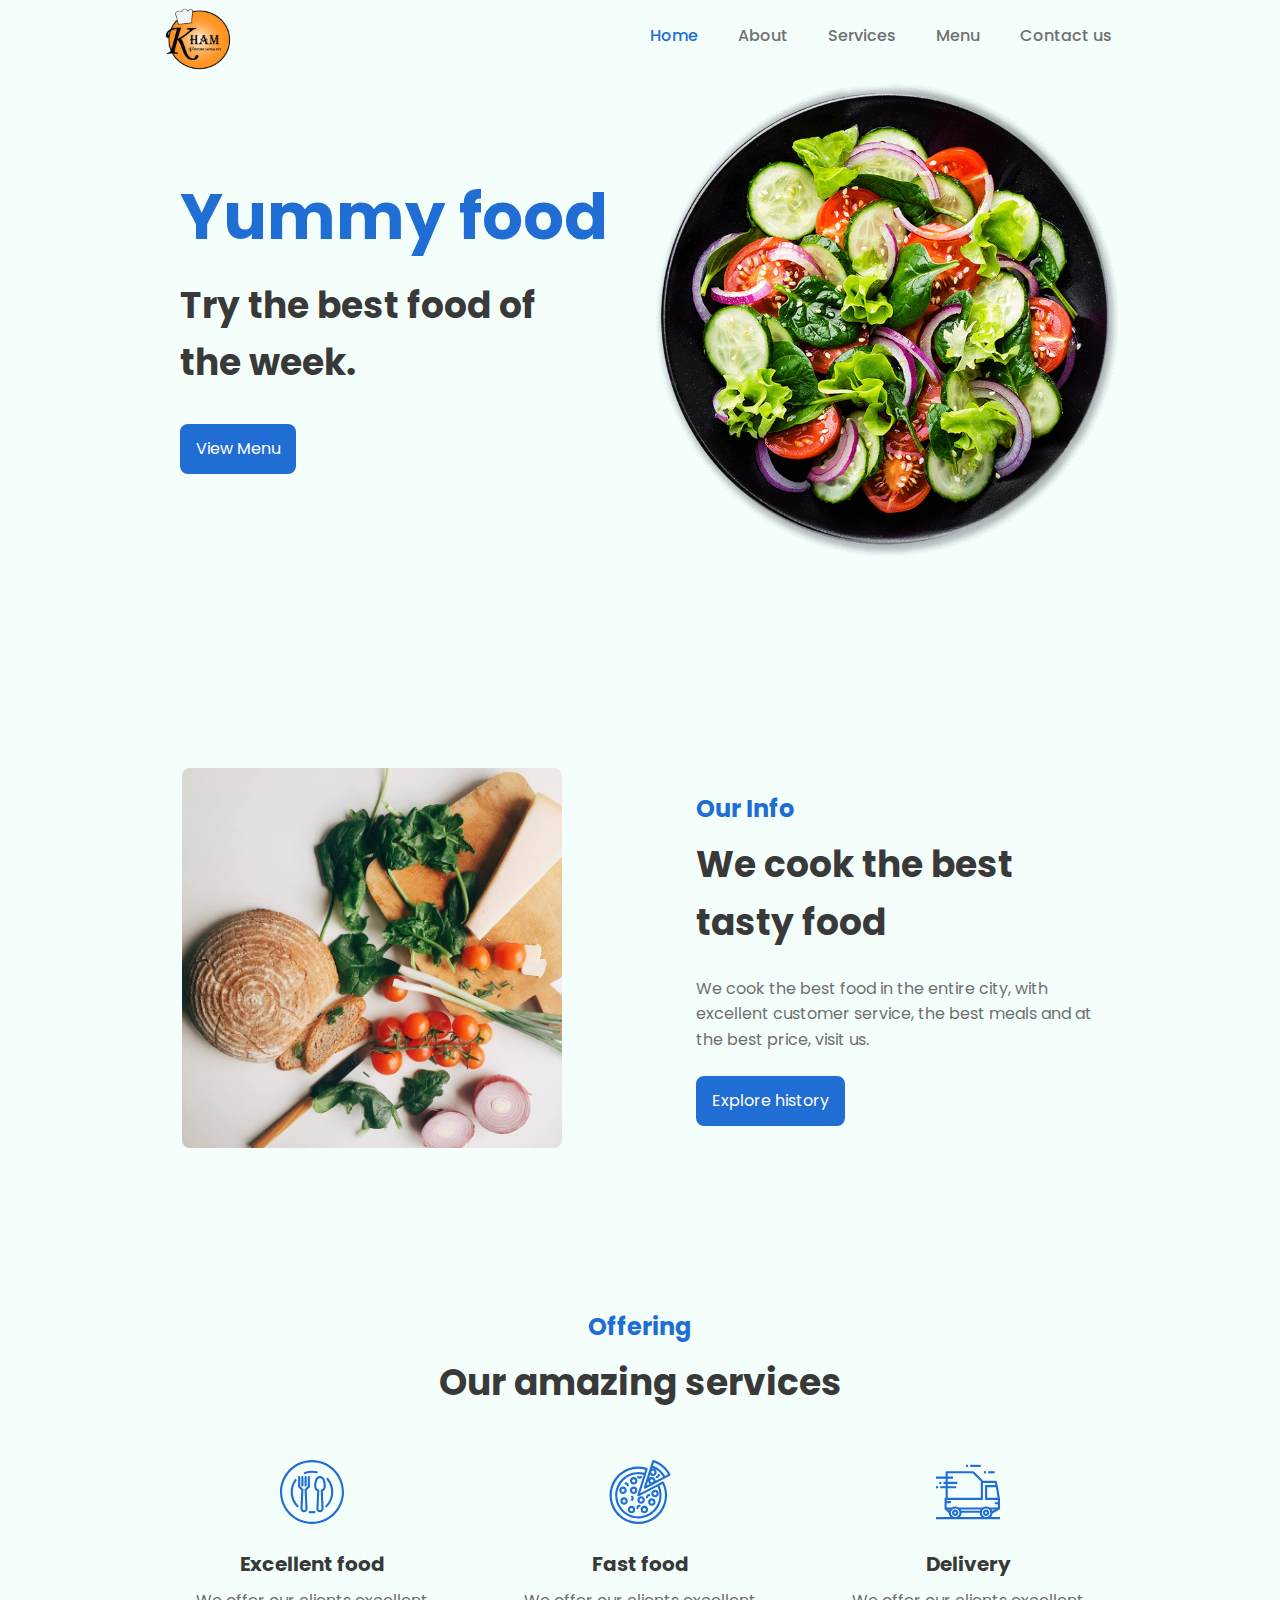
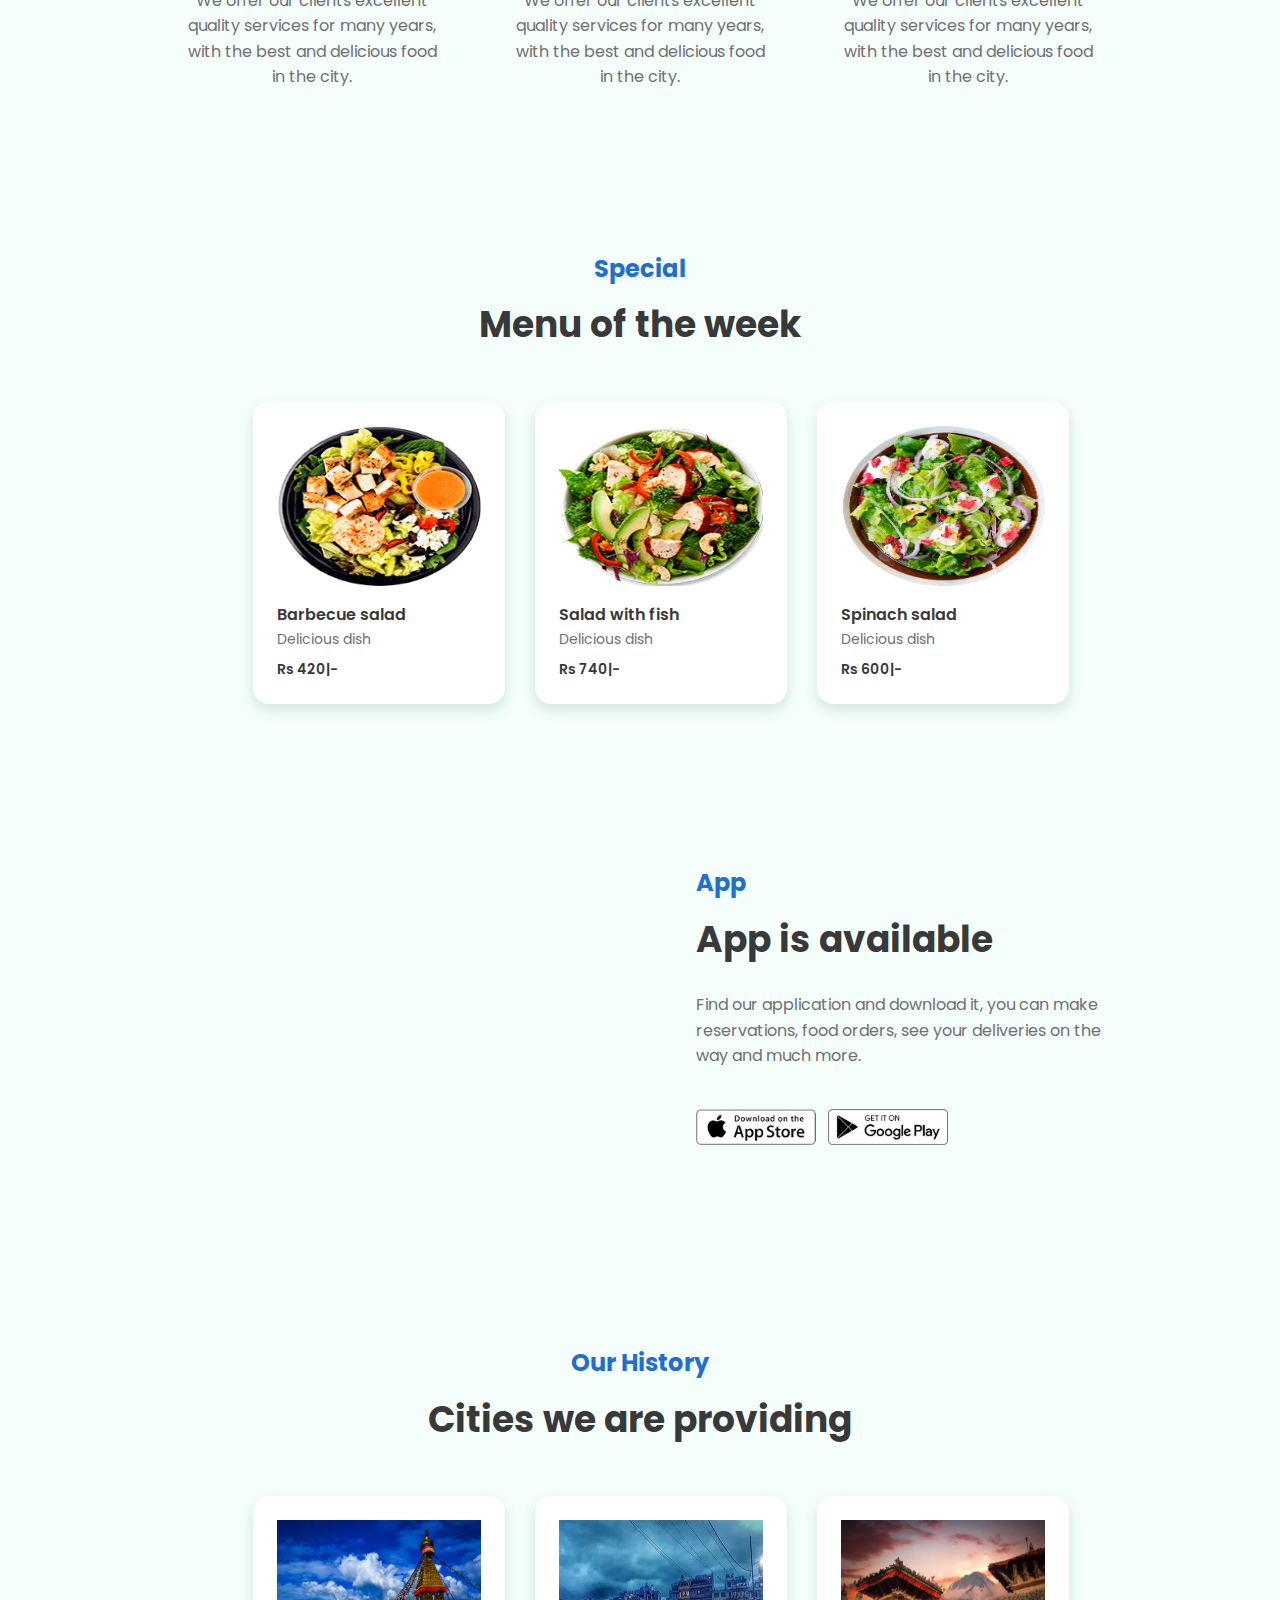
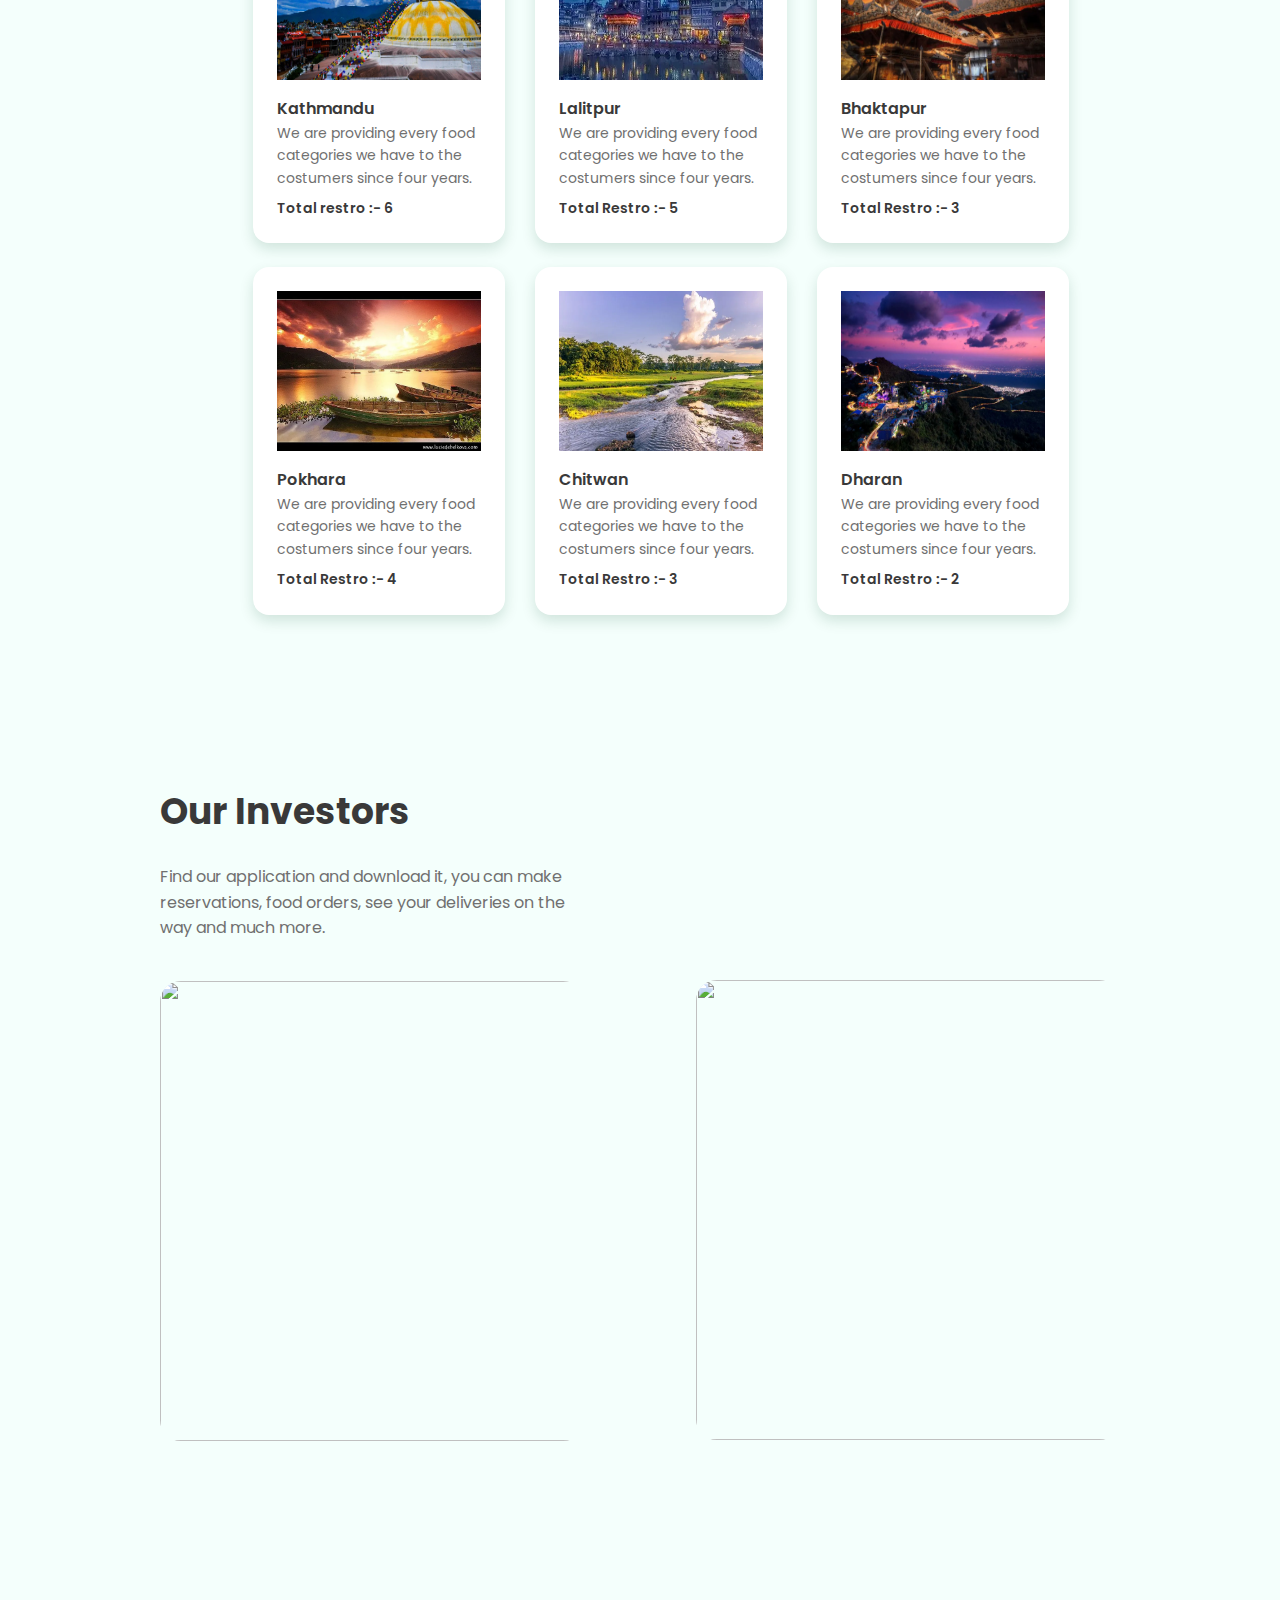
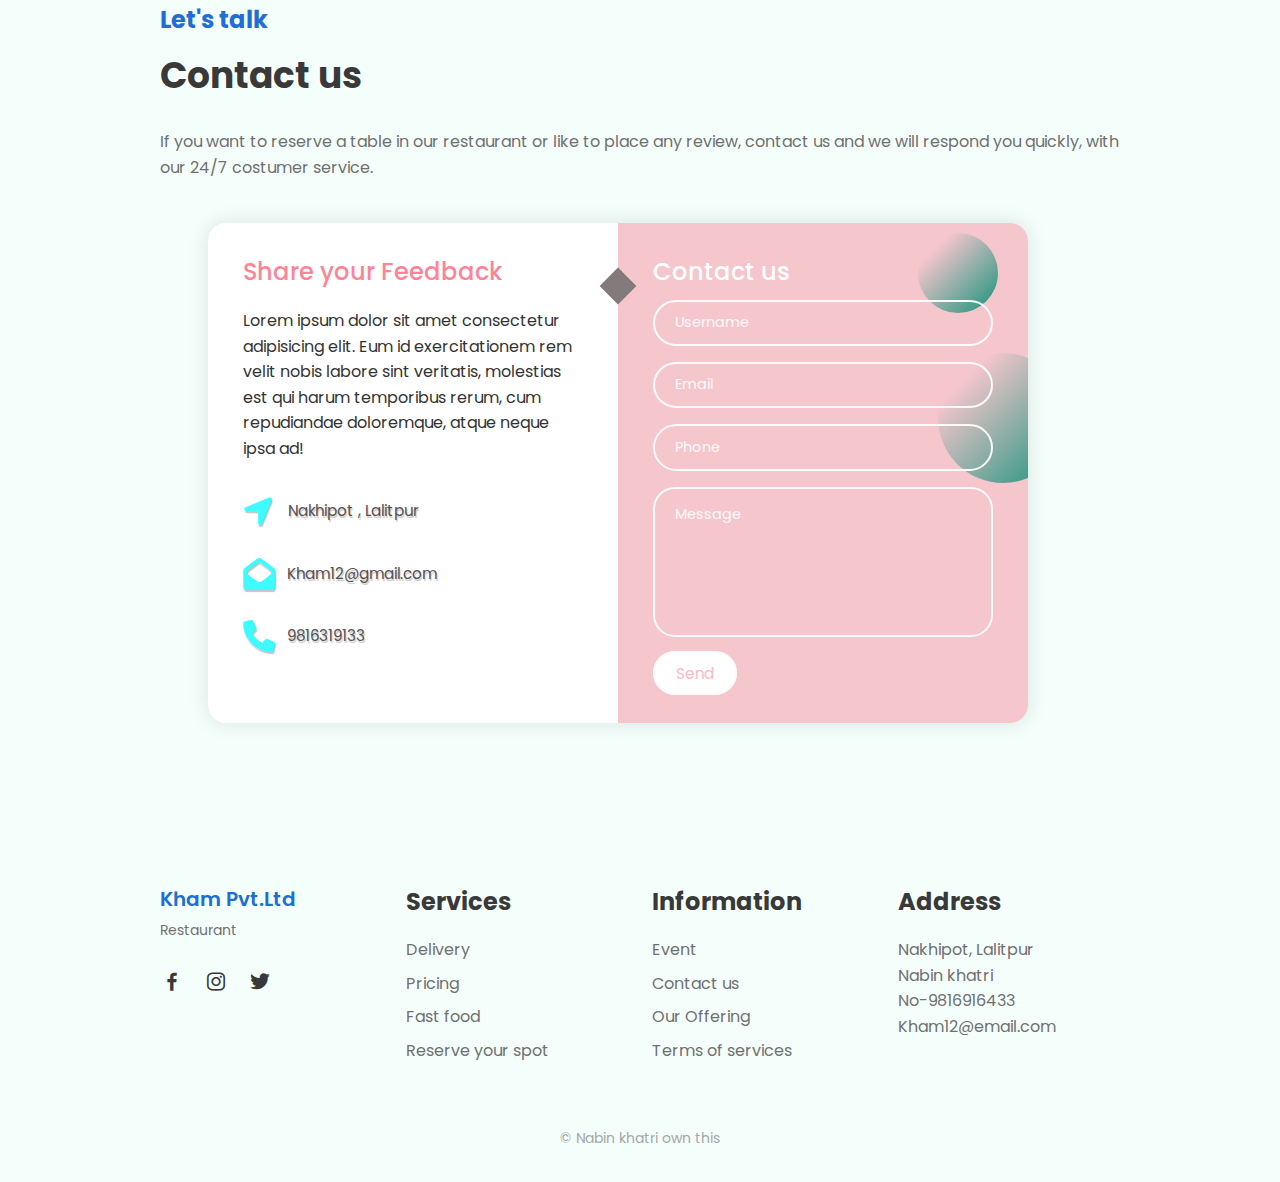
==== commit b137e3a4: "all set" ====
--- a/index.html
+++ b/index.html
@@ -479,15 +479,16 @@
 
             <!--===== Investors =======-->
             <section class="app section bd-container">
-                <div class="app__container bd-grid">
+                <div class="app__container bd-grid app__data">
                     <div class="app__data">
                         <span class="section-subtitle app__initial"></span>
                         <h2 class="section-title app__initial">Our Investors</h2>
                         <p class="app__description">Find our application and download it, you can make reservations, food orders, see your deliveries on the way and much more.</p>
                       
-                    </div>
-
-                    <img src="https://scontent.fktm10-1.fna.fbcdn.net/v/t39.30808-6/271544002_4568559229919866_1439595083938259612_n.jpg?_nc_cat=101&ccb=1-5&_nc_sid=09cbfe&_nc_ohc=bD3oScaVYsMAX8_UobH&_nc_ht=scontent.fktm10-1.fna&oh=00_AT8oot0QSpR64wKvGJ_V7D9Idk4EvSU5HroSgIcOCLKwSg&oe=6253D6BA" alt="" class="app__img">
+                        <img src="https://scontent.fktm10-1.fna.fbcdn.net/v/t39.30808-6/271544002_4568559229919866_1439595083938259612_n.jpg?_nc_cat=101&ccb=1-5&_nc_sid=09cbfe&_nc_ohc=A0CLM-7sJSgAX_v8MET&tn=RKmbO6ijJ0zm78G3&_nc_ht=scontent.fktm10-1.fna&oh=00_AT_ZJ5l2Ulw49LvaJkzodNE5NCN47naLce1-CO5rYTnqwA&oe=6279697A" alt="" class="inv_img" >
+                    </div>
+                    <img src="https://scontent.fktm10-1.fna.fbcdn.net/v/t39.30808-6/278272519_141978971676066_2466001074841212984_n.jpg?_nc_cat=105&ccb=1-5&_nc_sid=09cbfe&_nc_ohc=iL5sMbKv55QAX838YGA&tn=RKmbO6ijJ0zm78G3&_nc_ht=scontent.fktm10-1.fna&oh=00_AT_EGAZyCXSJjy-8huQiG8TfiS-wh_h9ZbA4cm5gz2hmGQ&oe=6279D109" alt="" class="img">
+
                    
                 </div>
             </section>  
@@ -573,8 +574,8 @@
                     <a href="#about" class="footer__logo">Kham Pvt.Ltd</a>
                     <span class="footer__description">Restaurant</span>
                     <div>
-                        <a href="#" class="footer__social"><i class='bx bxl-facebook'></i></a>
-                        <a href="#" class="footer__social"><i class='bx bxl-instagram'></i></a>
+                        <a href="https://www.facebook.com/nabin.khatri.5686" class="footer__social"><i class='bx bxl-facebook'></i></a>
+                        <a href="https://www.instagram.com/explore.with.nkayc/?hl=en" class="footer__social"><i class='bx bxl-instagram'></i></a>
                         <a href="#" class="footer__social"><i class='bx bxl-twitter'></i></a>
                     </div>
                 </div>
@@ -592,7 +593,7 @@
                 <div class="footer__content">
                     <h3 class="footer__title">Information</h3>
                     <ul>
-                        <li><a href="#" class="footer__link">Event</a></li>
+                        <li><a href="#history" class="footer__link">Event</a></li>
                         <li><a href="#contact" class="footer__link">Contact us</a></li>
                         <li><a href="#services" class="footer__link">Our Offering</a></li>
                         <li><a href="#" class="footer__link">Terms of services</a></li>
--- a/assets/css/styles.css
+++ b/assets/css/styles.css
@@ -409,9 +409,25 @@
 
 .app__img{
   width: 230px;
-  justify-self: center;
-}
-
+  justify-content: center;
+}
+
+
+/* Investors */
+
+.inv_img{
+  display: flex;
+  flex-direction: column;
+  width: 120%;
+  height: 460px;
+  border-radius: 1.3rem;
+}
+.img{
+  margin-top: 12.8rem;
+  height: 460px;
+  border-radius: 1.3rem;
+  width: 140%;
+}
 /*========== CONTACT ==========*/
 .contact__container{
   text-align: center;
@@ -606,6 +622,8 @@
   overflow: hidden;
   display: grid;
   grid-template-columns: repeat(2, 1fr);
+  margin-left: 3rem;
+  margin-top: 1.2rem;
 }
 
 .contact-form {
